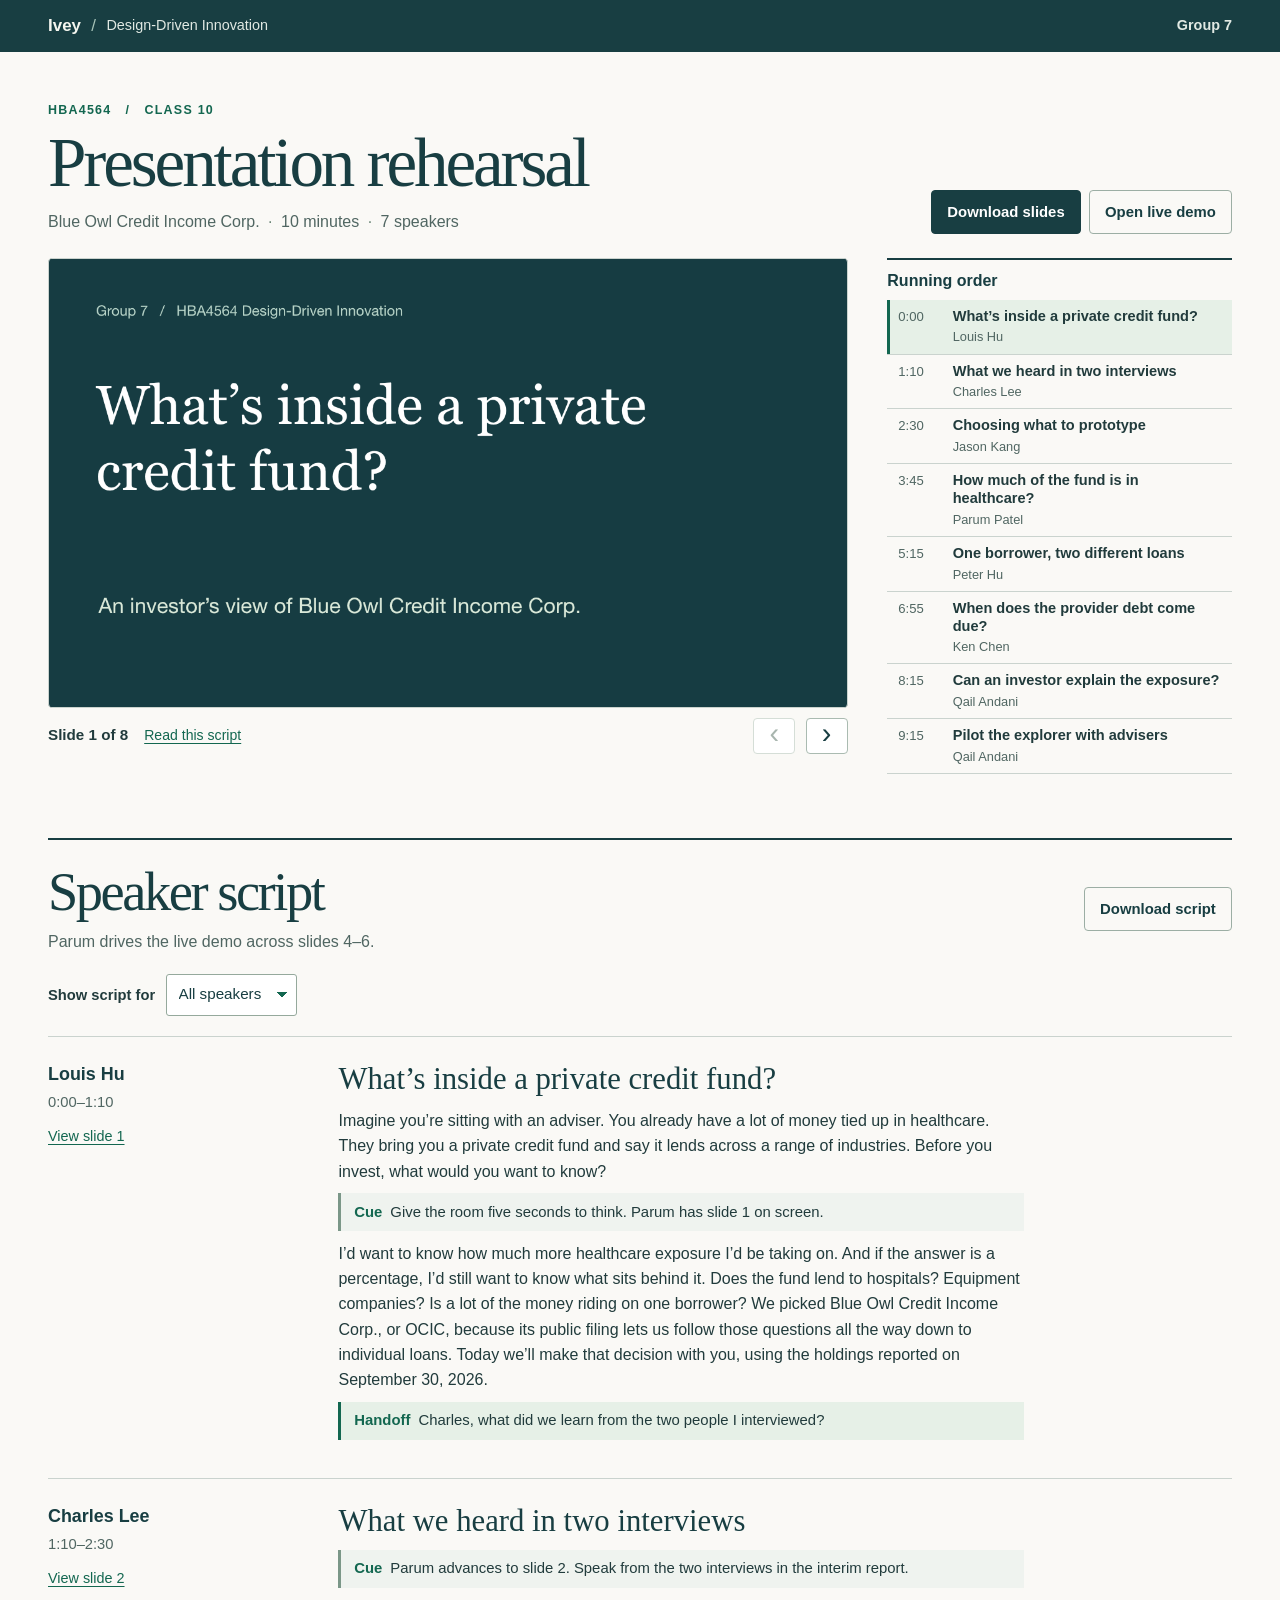
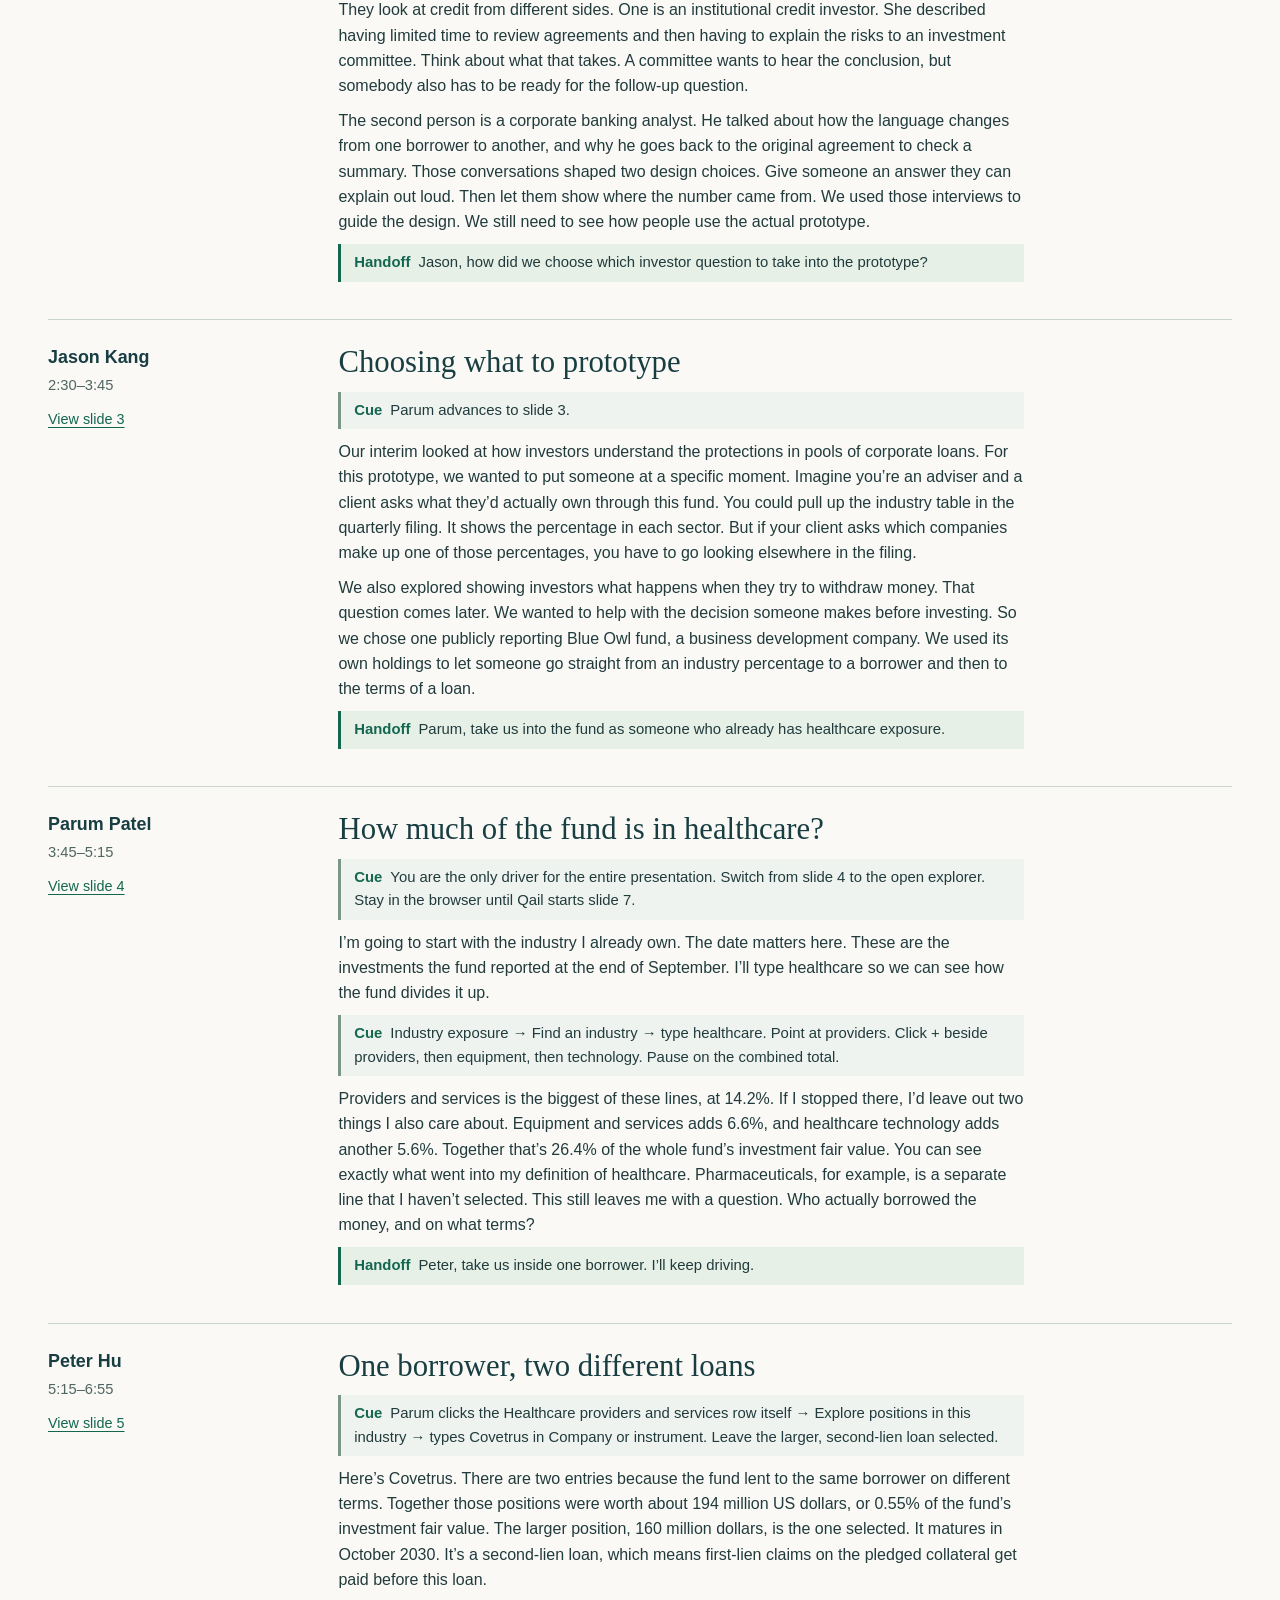
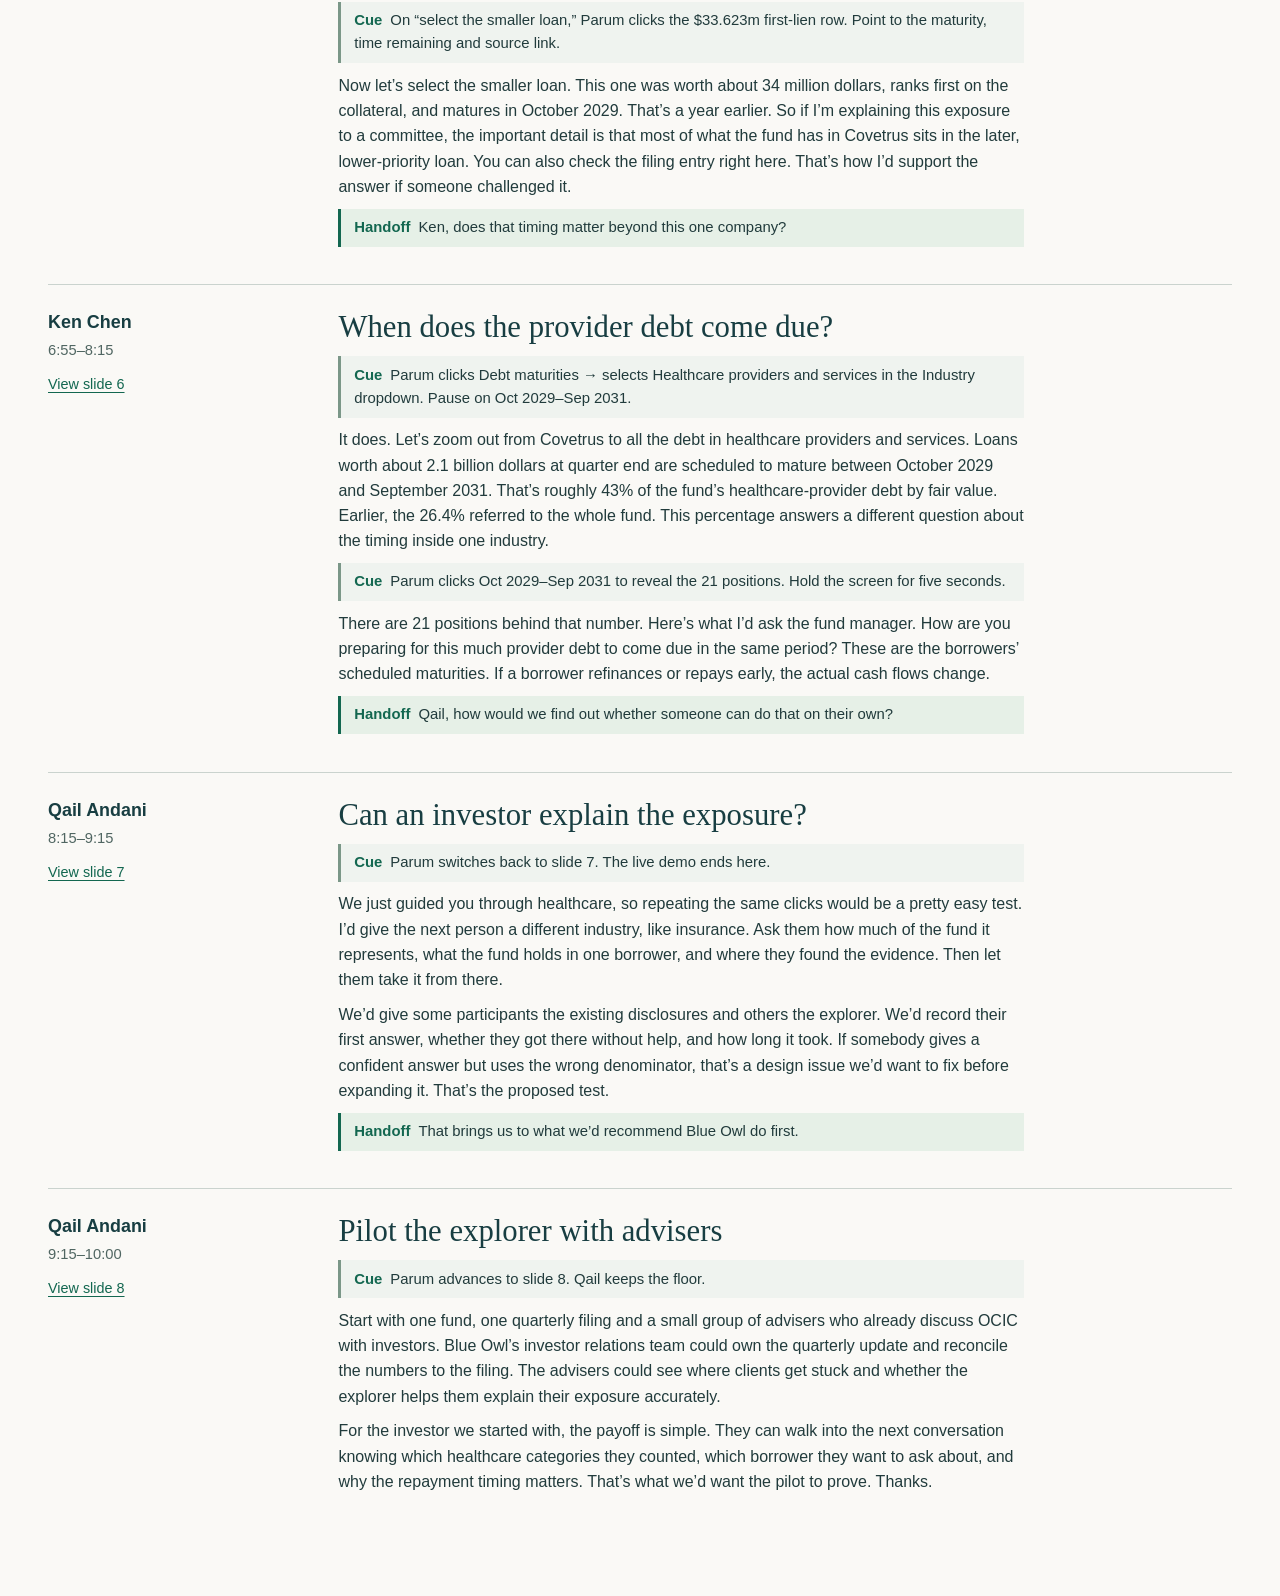
==== index.html @ ac10a48c "Publish Group 7 rehearsal site, editable slides and investor prototype" ====
<!doctype html>
<html lang="en">
<head>
  <meta charset="utf-8">
  <meta name="viewport" content="width=device-width, initial-scale=1">
  <meta name="robots" content="noindex, nofollow">
  <meta name="theme-color" content="#183e42">
  <title>Group 7 · Presentation rehearsal</title>
  <link rel="stylesheet" href="styles.css">
  <script defer src="program.js"></script>
  <script defer src="review.js"></script>
</head>
<body>
  <a class="skip" href="#script">Skip to the script</a>
  <header class="mast">
    <div class="frame mast-inner">
      <a class="course" href="#presentation">Ivey <span>/</span> <span>Design-Driven Innovation</span></a>
      <span class="group">Group 7</span>
    </div>
  </header>
  <main class="frame">
    <section id="presentation" aria-labelledby="page-title">
      <div class="heading-block">
        <div>
          <p class="overline">HBA4564 &nbsp; / &nbsp; Class 10</p>
          <h1 id="page-title">Presentation rehearsal</h1>
          <p class="summary">Blue Owl Credit Income Corp. <span>·</span> 10 minutes <span>·</span> 7 speakers</p>
        </div>
        <div class="links">
          <a class="action primary" href="presentation.pptx" download>Download slides</a>
          <a class="action" href="explorer.html" target="_blank" rel="noopener">Open live demo</a>
        </div>
      </div>
      <div class="review-layout">
        <div class="slide-column">
          <div id="viewer" class="viewer" tabindex="0" aria-label="Presentation viewer. Use the left and right arrow keys to change slides.">
            <img id="slide-image" src="slides/slide-1.png" width="1280" height="720" alt="Slide 1. What’s inside a private credit fund?">
          </div>
          <div class="controls">
            <div class="slide-position">
              <span id="slide-count" class="slide-count" aria-live="polite">Slide 1 of 8</span>
              <a id="read-script" href="#script-1">Read this script</a>
            </div>
            <div class="arrows">
              <button id="previous" class="arrow" type="button" aria-label="Previous slide" title="Previous slide" disabled><span aria-hidden="true">‹</span></button>
              <button id="next" class="arrow" type="button" aria-label="Next slide" title="Next slide"><span aria-hidden="true">›</span></button>
            </div>
          </div>
        </div>
        <aside class="running-order" aria-labelledby="order-heading">
          <h2 id="order-heading">Running order</h2>
          <ol id="slide-list"></ol>
        </aside>
      </div>
    </section>

    <section class="script" id="script" aria-labelledby="script-heading">
      <div class="script-head">
        <div>
          <h2 id="script-heading">Speaker script</h2>
          <p>Parum drives the live demo across slides 4–6.</p>
        </div>
        <a class="action" href="script.pdf" download>Download script</a>
      </div>
      <div class="filters">
        <label for="speaker">Show script for</label>
        <select id="speaker"><option value="">All speakers</option></select>
        <span id="filter-status" class="sr-only" aria-live="polite"></span>
      </div>
      <div id="segments"></div>
    </section>
    <noscript><p>Download the slides and script above to review the full presentation.</p></noscript>
  </main>
</body>
</html>
---- styles.css ----
:root {
  color-scheme: light;
  --paper: #faf9f6;
  --white: #fff;
  --ink: #183e42;
  --body: #213b3c;
  --muted: #506662;
  --rule: #cad3ce;
  --green: #136750;
  --tint: #e6f0e7;
  --serif: "Iowan Old Style", "Baskerville", Georgia, serif;
  --sans: "Aptos", -apple-system, BlinkMacSystemFont, "Segoe UI", sans-serif;
}
* { box-sizing: border-box; }
body { margin: 0; background: var(--paper); color: var(--body); font: 1rem/1.5 var(--sans); }
a { color: var(--green); text-underline-offset: .18em; }
a:hover { text-decoration-thickness: .14em; }
button, select { font: inherit; }
button, select, a { -webkit-tap-highlight-color: transparent; }
button { cursor: pointer; }
button:disabled { cursor: default; }
:focus-visible { outline: 3px solid #cc6d2e; outline-offset: 3px; }
.frame { width: min(calc(100% - 96px), 1240px); margin: 0 auto; }
.skip { position: absolute; left: 20px; top: -80px; z-index: 2; background: white; padding: .6rem .9rem; }
.skip:focus { top: 8px; }
.mast { background: var(--ink); color: #f4f6ef; }
.mast-inner { min-height: 52px; display: flex; align-items: center; justify-content: space-between; gap: 18px; }
.course { display: flex; align-items: center; gap: .65rem; color: inherit; text-decoration: none; font-weight: 700; font-size: 1.06rem; }
.course span:first-child { font-weight: 400; color: #a6c3b8; }
.course span:last-child, .group { font-weight: 450; font-size: .9rem; color: #e1e9e3; }
.group { font-weight: 650; white-space: nowrap; }
.heading-block { padding: clamp(28px,4vw,49px) 0 24px; display: flex; align-items: end; justify-content: space-between; gap: 20px; }
.overline { margin: 0 0 .4rem; font-size: .78rem; letter-spacing: .1em; text-transform: uppercase; font-weight: 700; color: var(--green); }
h1, h2, h3, p { margin: 0; }
h1, .script-head h2 { color: var(--ink); font-family: var(--serif); font-weight: 500; letter-spacing: -.045em; line-height: 1.06; }
h1 { font-size: clamp(2.5rem,5.4vw,4.4rem); }
.summary { margin-top: .65rem; color: var(--muted); }
.summary span { color: #6a8576; margin-inline: .25rem; }
.links { display: flex; gap: .5rem; flex-wrap: wrap; }
.action { display: inline-flex; min-height: 44px; align-items: center; justify-content: center; padding: .56rem .95rem; background: transparent; text-decoration: none; border: 1px solid #9caea4; border-radius: 4px; font-weight: 650; font-size: .93rem; color: var(--ink); white-space: nowrap; }
.action:hover { background: #eaf0e9; }
.action.primary { color: white; background: var(--ink); border-color: var(--ink); }
.action.primary:hover { background: #285250; }
.review-layout { display: grid; grid-template-columns: minmax(0,2.32fr) minmax(250px,1fr); gap: clamp(20px,3.1vw,46px); align-items: start; }
.viewer { overflow: hidden; border: 1px solid var(--rule); border-radius: 4px; background: #163c42; aspect-ratio: 16 / 9; }
.viewer img { display: block; width: 100%; height: 100%; object-fit: contain; }
.controls { display: flex; align-items: center; justify-content: space-between; gap: 10px; padding: 10px 0 0; }
.slide-position, .arrows { display: flex; align-items: center; gap: .65rem; }
.slide-position { flex-wrap: wrap; gap: .25rem 1rem; }
.slide-count { font-weight: 700; font-variant-numeric: tabular-nums; font-size: .95rem; }
.slide-position a { font-size: .88rem; }
.arrow { display: grid; place-items: center; border: 1px solid #aabbb1; background: var(--white); color: var(--ink); width: 42px; height: 36px; border-radius: 4px; }
.arrow span { font: 1.8rem/.8 var(--sans); margin-top: -.13em; }
.arrow:hover:enabled { background: var(--tint); }
.arrow:disabled { color: #a8b5ae; border-color: #d5ded7; }
.running-order { border-top: 2px solid var(--ink); }
.running-order h2 { padding: 9px 0 7px; font-size: 1rem; color: var(--ink); }
#slide-list { list-style: none; padding: 0; margin: 0; }
#slide-list li { border-bottom: 1px solid var(--rule); }
.order-button { color: var(--body); width: 100%; padding: 7px 8px; border: 0; border-left: 3px solid transparent; background: transparent; display: grid; grid-template-columns: 2.9rem 1fr; text-align: left; align-items: baseline; column-gap: .5rem; border-radius: 0; }
.order-button[aria-current="step"] { background: var(--tint); border-left-color: var(--green); }
.order-button:hover { background: #eaf0e9; }
.order-time { font-size: .82rem; color: var(--muted); font-variant-numeric: tabular-nums; grid-row: 1 / 3; }
.order-title { font-weight: 650; line-height: 1.22; font-size: .91rem; }
.order-speaker { font-size: .8rem; color: var(--muted); margin-top: .12rem; }
.script { margin-top: clamp(36px,5vw,68px); padding-bottom: 64px; border-top: 2px solid var(--ink); }
.script-head { display: flex; justify-content: space-between; align-items: center; gap: 20px; padding: 24px 0 20px; }
.script-head h2 { font-size: clamp(2.15rem,4.3vw,3.4rem); }
.script-head p { color: var(--muted); margin-top: 8px; }
.filters { display: flex; align-items: center; flex-wrap: wrap; gap: .7rem; margin-bottom: 20px; }
.filters label { font-size: .92rem; font-weight: 600; }
.filters select { appearance:none; color: var(--ink); background: linear-gradient(45deg,transparent 50%,var(--green) 50%) right 14px center/5px 5px no-repeat,linear-gradient(135deg,var(--green) 50%,transparent 50%) right 9px center/5px 5px no-repeat,var(--white); border: 1px solid #95a99c; border-radius: 3px; padding: .5rem 2.1rem .5rem .7rem; font-size: .95rem; min-height: 42px; }
.segment { border-top: 1px solid var(--rule); padding: 24px 0 28px; display: grid; grid-template-columns: minmax(135px,.72fr) minmax(0,2.4fr); gap: 1.4rem; scroll-margin-top: 20px; }
.segment[hidden] { display: none; }
.speaker { font-size: 1.12rem; font-weight: 700; color: var(--ink); }
.time { font-size: .92rem; margin-top: .2rem; font-variant-numeric: tabular-nums; color: var(--muted); }
.view-link { display: inline-block; margin-top: .8rem; font-size: .9rem; }
.copy { max-width: 77ch; }
.copy h3 { font: 500 clamp(1.55rem,2.4vw,2.05rem)/1.2 var(--serif); color: var(--ink); margin-bottom: .65rem; }
.copy p { margin: .6rem 0; line-height: 1.58; }
.cue, .handoff { padding: .45rem .8rem; font-size: .93rem; border-left: 3px solid #7b9788; background: #eff3ef; }
.handoff { border-color: var(--green); background: var(--tint); }
.copy .part-label { font-weight: 750; color: var(--green); margin-right: .5rem; }
.sr-only { position:absolute; width:1px; height:1px; overflow:hidden; clip:rect(0,0,0,0); white-space:nowrap; }
@media(max-width:850px) {
  .frame { width: min(calc(100% - 48px),1240px); }
  .heading-block { align-items: start; flex-direction: column; gap: 13px; }
  .review-layout { grid-template-columns: minmax(0,1.8fr) minmax(190px,1fr); gap:16px; }
}
@media(max-width:660px) {
  .frame { width: calc(100% - 32px); }
  .mast-inner { min-height: 47px; }
  .course span:last-child, .group { font-size: .8rem; }
  .heading-block { padding-top:24px; }
  .review-layout { display: flex; flex-direction: column; gap:22px; }
  .slide-column,.running-order { width:100%; }
  .order-button { padding-top: 8px; padding-bottom:8px; grid-template-columns: 2.6rem minmax(0,1fr) auto; }
  .order-speaker,.order-time { grid-row: auto; }
  .order-speaker { margin: 0; text-align: right; }
  .script-head { align-items: start; flex-wrap:wrap; gap: 14px; padding-top:20px; }
  .segment { display: block; padding:19px 0 22px; }
  .segment-meta { display:flex; gap:.35rem .7rem; align-items:baseline; flex-wrap: wrap; margin-bottom:.55rem; }
  .segment-meta p,.view-link { margin-top:0; }
  .view-link { margin-left:auto; }
  .arrow { min-height:44px;width:44px; }
}
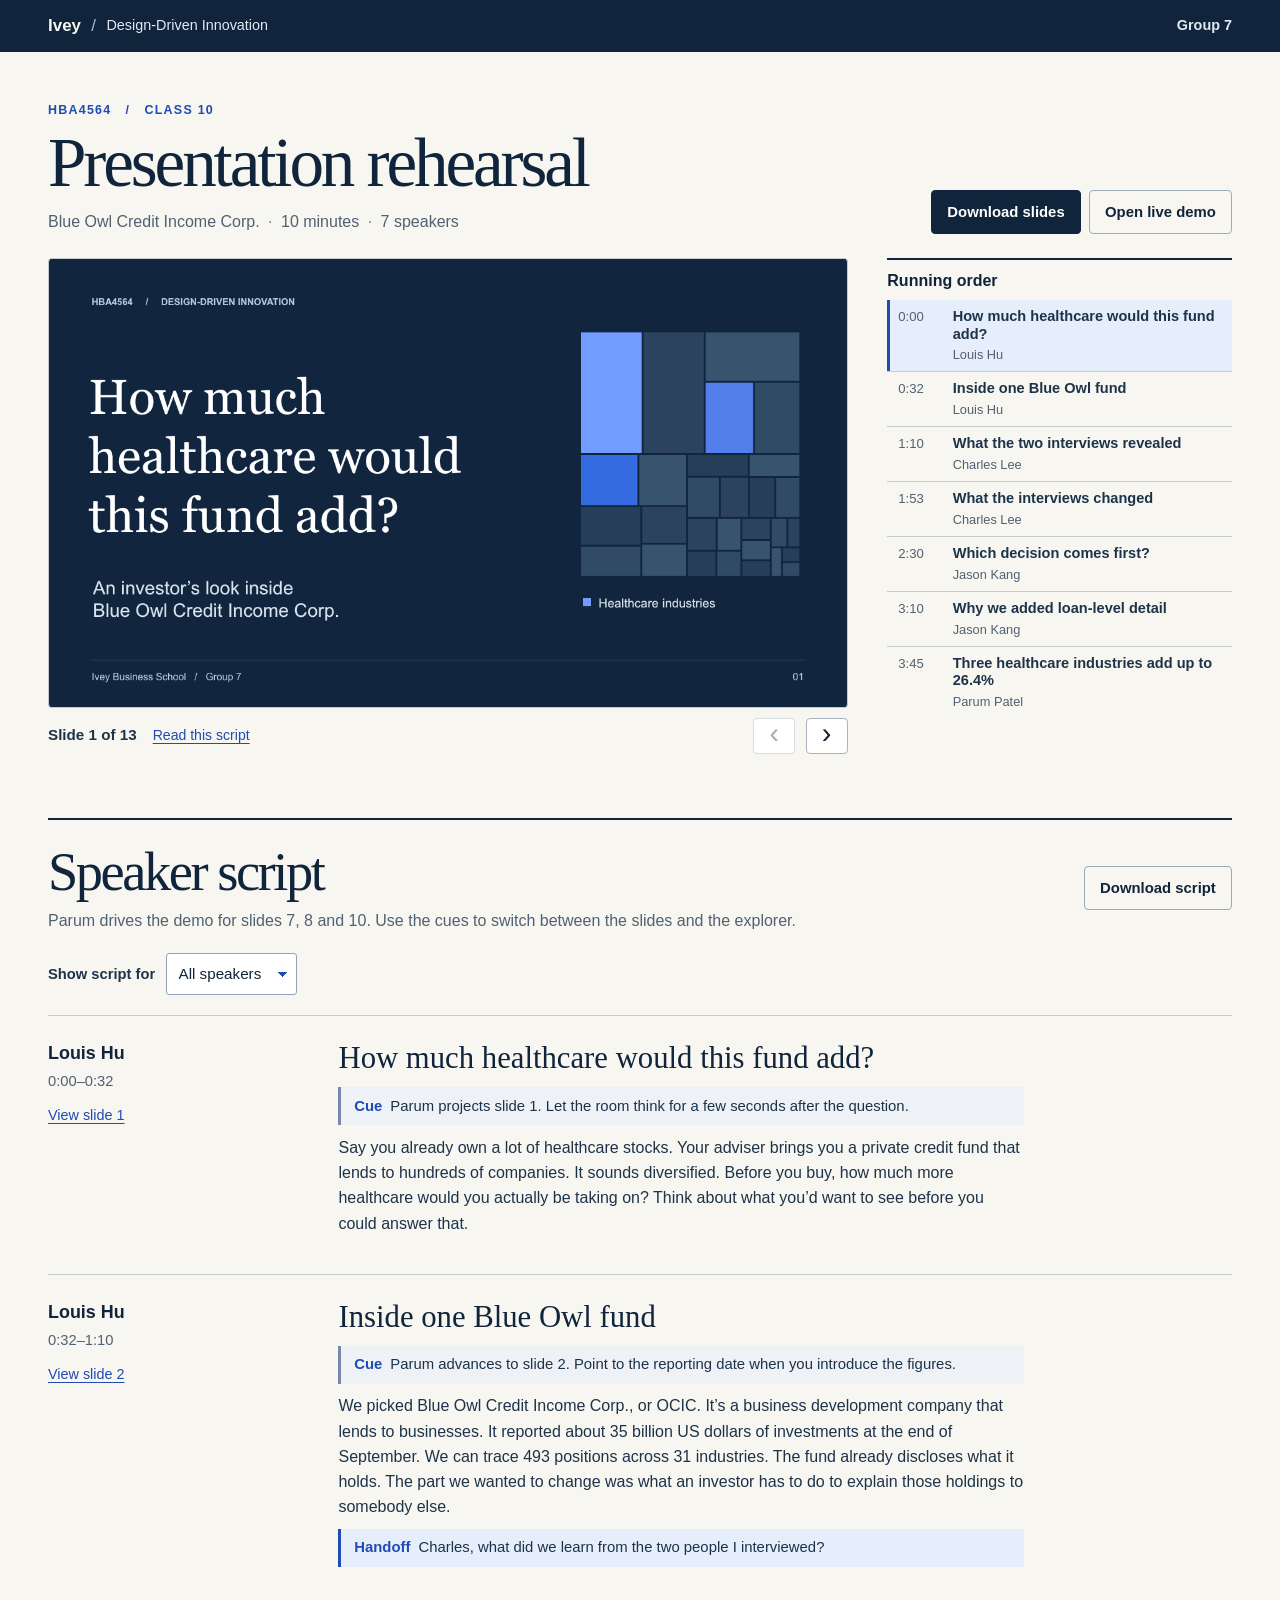
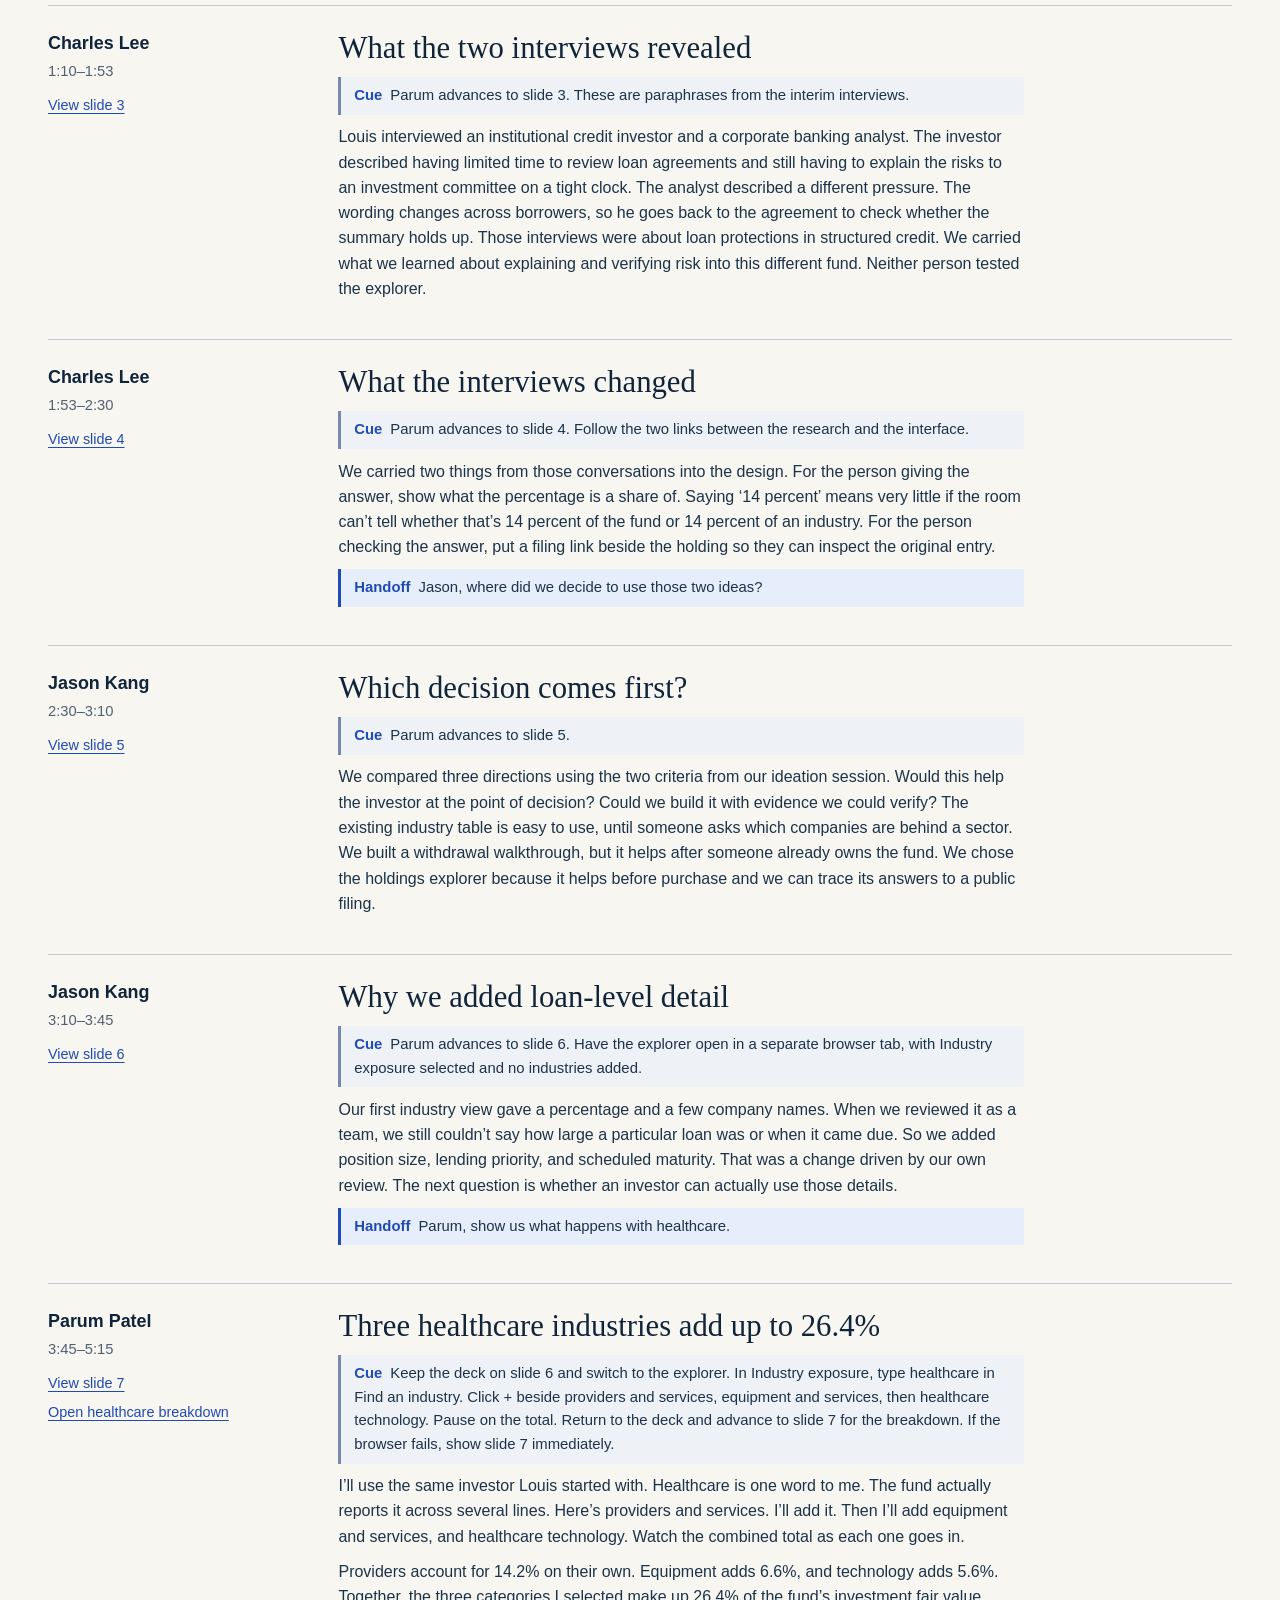
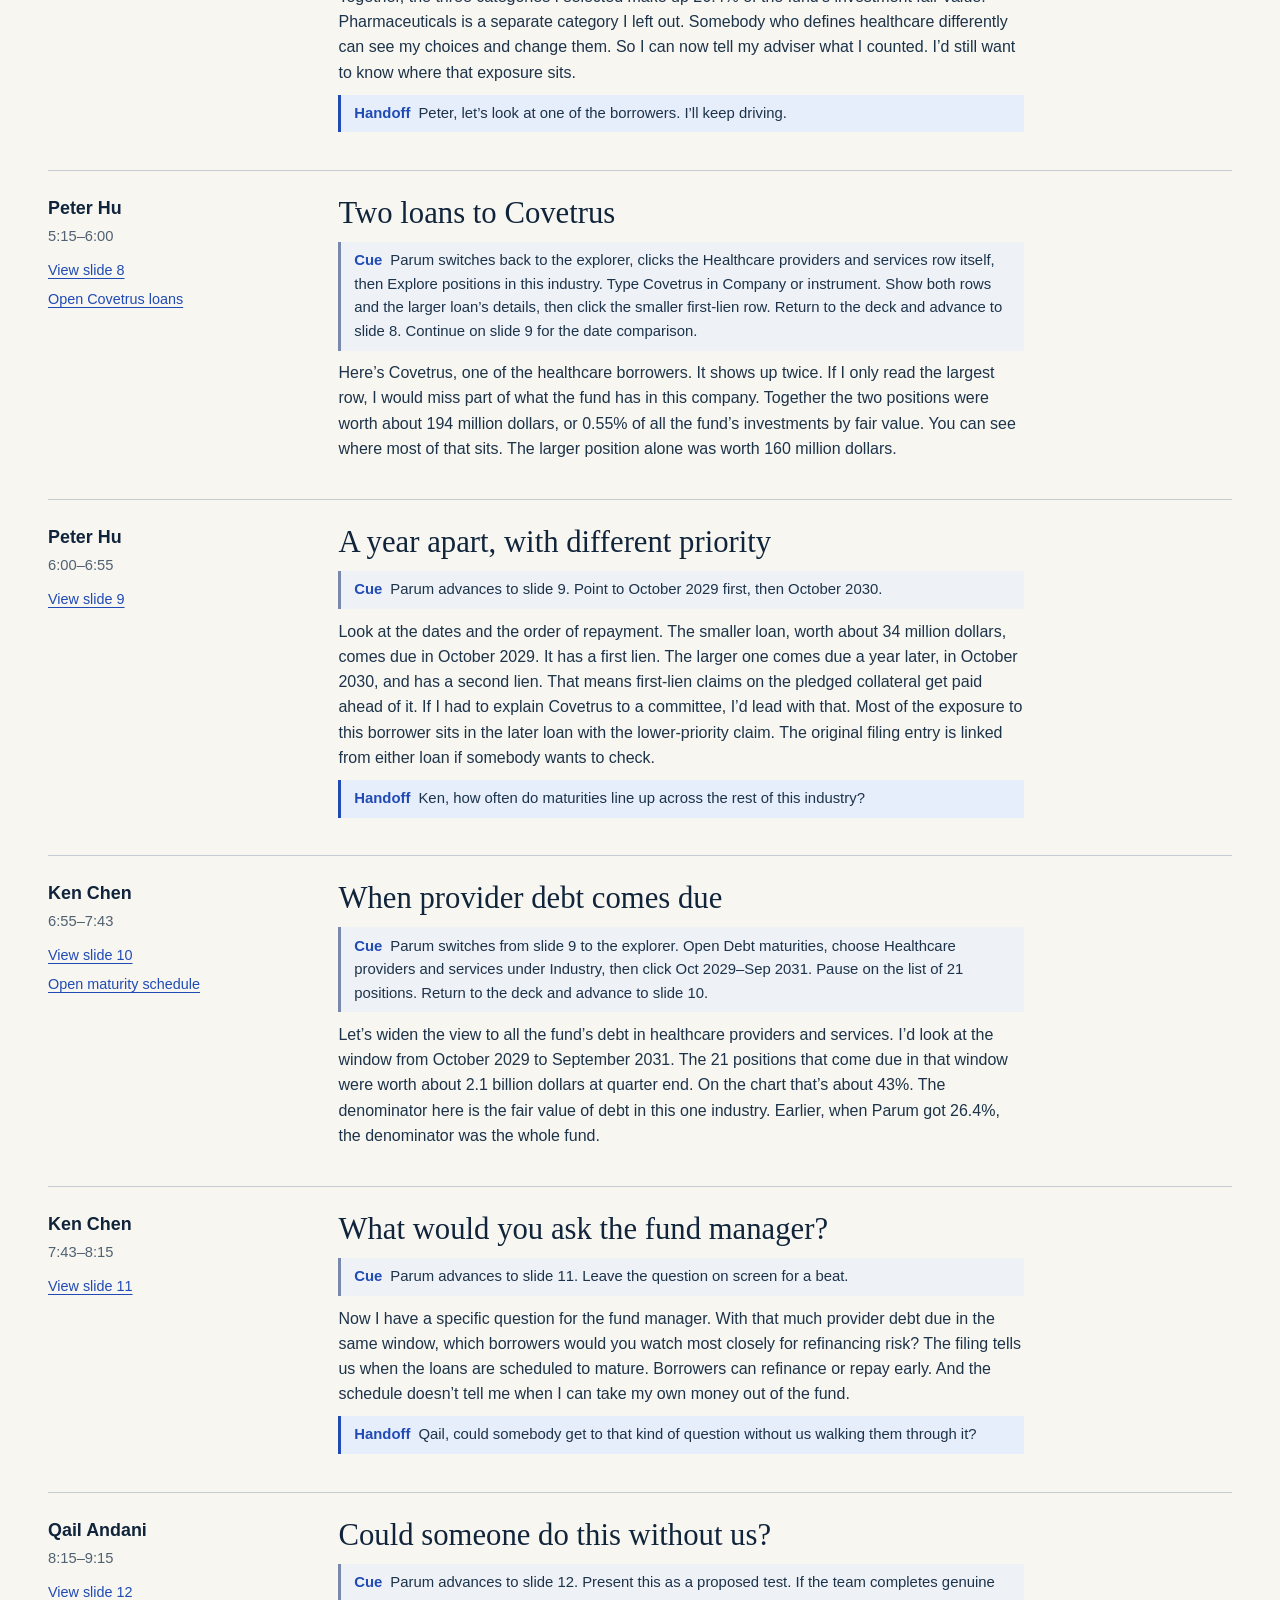
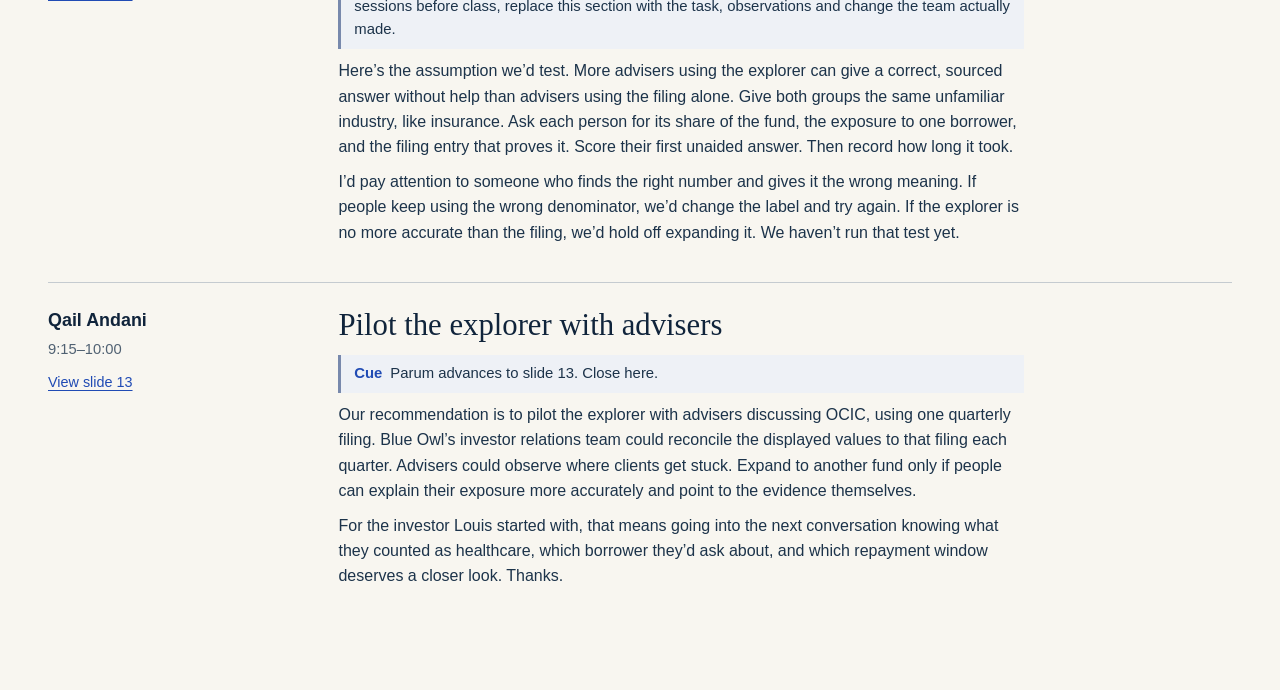
==== commit bbd8dc24: "Redesign the 13-slide investor presentation and link the live demo to rehearsal cues" ====
--- a/index.html
+++ b/index.html
@@ -4,7 +4,7 @@
   <meta charset="utf-8">
   <meta name="viewport" content="width=device-width, initial-scale=1">
   <meta name="robots" content="noindex, nofollow">
-  <meta name="theme-color" content="#183e42">
+  <meta name="theme-color" content="#10243b">
   <title>Group 7 · Presentation rehearsal</title>
   <link rel="stylesheet" href="styles.css">
   <script defer src="program.js"></script>
@@ -34,11 +34,11 @@
       <div class="review-layout">
         <div class="slide-column">
           <div id="viewer" class="viewer" tabindex="0" aria-label="Presentation viewer. Use the left and right arrow keys to change slides.">
-            <img id="slide-image" src="slides/slide-1.png" width="1280" height="720" alt="Slide 1. What’s inside a private credit fund?">
+            <img id="slide-image" src="slides/slide-1.png" width="1280" height="720" alt="Slide 1. How much healthcare would this fund add?">
           </div>
           <div class="controls">
             <div class="slide-position">
-              <span id="slide-count" class="slide-count" aria-live="polite">Slide 1 of 8</span>
+              <span id="slide-count" class="slide-count" aria-live="polite">Slide 1 of 13</span>
               <a id="read-script" href="#script-1">Read this script</a>
             </div>
             <div class="arrows">
@@ -58,7 +58,7 @@
       <div class="script-head">
         <div>
           <h2 id="script-heading">Speaker script</h2>
-          <p>Parum drives the live demo across slides 4–6.</p>
+          <p>Parum drives the demo for slides 7, 8 and 10. Use the cues to switch between the slides and the explorer.</p>
         </div>
         <a class="action" href="script.pdf" download>Download script</a>
       </div>
--- a/styles.css
+++ b/styles.css
@@ -1,19 +1,19 @@
 :root {
   color-scheme: light;
-  --paper: #faf9f6;
+  --paper: #f8f6f0;
   --white: #fff;
-  --ink: #183e42;
-  --body: #213b3c;
-  --muted: #506662;
-  --rule: #cad3ce;
-  --green: #136750;
-  --tint: #e6f0e7;
+  --ink: #10243b;
+  --body: #1c334a;
+  --muted: #506172;
+  --rule: #c5cbd0;
+  --accent: #204bb4;
+  --tint: #e6edfb;
   --serif: "Iowan Old Style", "Baskerville", Georgia, serif;
   --sans: "Aptos", -apple-system, BlinkMacSystemFont, "Segoe UI", sans-serif;
 }
 * { box-sizing: border-box; }
 body { margin: 0; background: var(--paper); color: var(--body); font: 1rem/1.5 var(--sans); }
-a { color: var(--green); text-underline-offset: .18em; }
+a { color: var(--accent); text-underline-offset: .18em; }
 a:hover { text-decoration-thickness: .14em; }
 button, select { font: inherit; }
 button, select, a { -webkit-tap-highlight-color: transparent; }
@@ -26,40 +26,40 @@
 .mast { background: var(--ink); color: #f4f6ef; }
 .mast-inner { min-height: 52px; display: flex; align-items: center; justify-content: space-between; gap: 18px; }
 .course { display: flex; align-items: center; gap: .65rem; color: inherit; text-decoration: none; font-weight: 700; font-size: 1.06rem; }
-.course span:first-child { font-weight: 400; color: #a6c3b8; }
-.course span:last-child, .group { font-weight: 450; font-size: .9rem; color: #e1e9e3; }
+.course span:first-child { font-weight: 400; color: #acbdd9; }
+.course span:last-child, .group { font-weight: 450; font-size: .9rem; color: #e2e9f4; }
 .group { font-weight: 650; white-space: nowrap; }
 .heading-block { padding: clamp(28px,4vw,49px) 0 24px; display: flex; align-items: end; justify-content: space-between; gap: 20px; }
-.overline { margin: 0 0 .4rem; font-size: .78rem; letter-spacing: .1em; text-transform: uppercase; font-weight: 700; color: var(--green); }
+.overline { margin: 0 0 .4rem; font-size: .78rem; letter-spacing: .1em; text-transform: uppercase; font-weight: 700; color: var(--accent); }
 h1, h2, h3, p { margin: 0; }
 h1, .script-head h2 { color: var(--ink); font-family: var(--serif); font-weight: 500; letter-spacing: -.045em; line-height: 1.06; }
 h1 { font-size: clamp(2.5rem,5.4vw,4.4rem); }
 .summary { margin-top: .65rem; color: var(--muted); }
-.summary span { color: #6a8576; margin-inline: .25rem; }
+.summary span { color: #6c7d93; margin-inline: .25rem; }
 .links { display: flex; gap: .5rem; flex-wrap: wrap; }
-.action { display: inline-flex; min-height: 44px; align-items: center; justify-content: center; padding: .56rem .95rem; background: transparent; text-decoration: none; border: 1px solid #9caea4; border-radius: 4px; font-weight: 650; font-size: .93rem; color: var(--ink); white-space: nowrap; }
-.action:hover { background: #eaf0e9; }
+.action { display: inline-flex; min-height: 44px; align-items: center; justify-content: center; padding: .56rem .95rem; background: transparent; text-decoration: none; border: 1px solid #9caab8; border-radius: 4px; font-weight: 650; font-size: .93rem; color: var(--ink); white-space: nowrap; }
+.action:hover { background: #edf1f7; }
 .action.primary { color: white; background: var(--ink); border-color: var(--ink); }
-.action.primary:hover { background: #285250; }
+.action.primary:hover { background: #223f65; }
 .review-layout { display: grid; grid-template-columns: minmax(0,2.32fr) minmax(250px,1fr); gap: clamp(20px,3.1vw,46px); align-items: start; }
-.viewer { overflow: hidden; border: 1px solid var(--rule); border-radius: 4px; background: #163c42; aspect-ratio: 16 / 9; }
+.viewer { overflow: hidden; border: 1px solid var(--rule); border-radius: 4px; background: #10243b; aspect-ratio: 16 / 9; }
 .viewer img { display: block; width: 100%; height: 100%; object-fit: contain; }
 .controls { display: flex; align-items: center; justify-content: space-between; gap: 10px; padding: 10px 0 0; }
 .slide-position, .arrows { display: flex; align-items: center; gap: .65rem; }
 .slide-position { flex-wrap: wrap; gap: .25rem 1rem; }
 .slide-count { font-weight: 700; font-variant-numeric: tabular-nums; font-size: .95rem; }
 .slide-position a { font-size: .88rem; }
-.arrow { display: grid; place-items: center; border: 1px solid #aabbb1; background: var(--white); color: var(--ink); width: 42px; height: 36px; border-radius: 4px; }
+.arrow { display: grid; place-items: center; border: 1px solid #a7b1c0; background: var(--white); color: var(--ink); width: 42px; height: 36px; border-radius: 4px; }
 .arrow span { font: 1.8rem/.8 var(--sans); margin-top: -.13em; }
 .arrow:hover:enabled { background: var(--tint); }
-.arrow:disabled { color: #a8b5ae; border-color: #d5ded7; }
+.arrow:disabled { color: #a7aeb8; border-color: #d4dbe2; }
 .running-order { border-top: 2px solid var(--ink); }
 .running-order h2 { padding: 9px 0 7px; font-size: 1rem; color: var(--ink); }
 #slide-list { list-style: none; padding: 0; margin: 0; }
 #slide-list li { border-bottom: 1px solid var(--rule); }
 .order-button { color: var(--body); width: 100%; padding: 7px 8px; border: 0; border-left: 3px solid transparent; background: transparent; display: grid; grid-template-columns: 2.9rem 1fr; text-align: left; align-items: baseline; column-gap: .5rem; border-radius: 0; }
-.order-button[aria-current="step"] { background: var(--tint); border-left-color: var(--green); }
-.order-button:hover { background: #eaf0e9; }
+.order-button[aria-current="step"] { background: var(--tint); border-left-color: var(--accent); }
+.order-button:hover { background: #edf1f7; }
 .order-time { font-size: .82rem; color: var(--muted); font-variant-numeric: tabular-nums; grid-row: 1 / 3; }
 .order-title { font-weight: 650; line-height: 1.22; font-size: .91rem; }
 .order-speaker { font-size: .8rem; color: var(--muted); margin-top: .12rem; }
@@ -69,7 +69,7 @@
 .script-head p { color: var(--muted); margin-top: 8px; }
 .filters { display: flex; align-items: center; flex-wrap: wrap; gap: .7rem; margin-bottom: 20px; }
 .filters label { font-size: .92rem; font-weight: 600; }
-.filters select { appearance:none; color: var(--ink); background: linear-gradient(45deg,transparent 50%,var(--green) 50%) right 14px center/5px 5px no-repeat,linear-gradient(135deg,var(--green) 50%,transparent 50%) right 9px center/5px 5px no-repeat,var(--white); border: 1px solid #95a99c; border-radius: 3px; padding: .5rem 2.1rem .5rem .7rem; font-size: .95rem; min-height: 42px; }
+.filters select { appearance:none; color: var(--ink); background: linear-gradient(45deg,transparent 50%,var(--accent) 50%) right 14px center/5px 5px no-repeat,linear-gradient(135deg,var(--accent) 50%,transparent 50%) right 9px center/5px 5px no-repeat,var(--white); border: 1px solid #94a3b8; border-radius: 3px; padding: .5rem 2.1rem .5rem .7rem; font-size: .95rem; min-height: 42px; }
 .segment { border-top: 1px solid var(--rule); padding: 24px 0 28px; display: grid; grid-template-columns: minmax(135px,.72fr) minmax(0,2.4fr); gap: 1.4rem; scroll-margin-top: 20px; }
 .segment[hidden] { display: none; }
 .speaker { font-size: 1.12rem; font-weight: 700; color: var(--ink); }
@@ -78,9 +78,9 @@
 .copy { max-width: 77ch; }
 .copy h3 { font: 500 clamp(1.55rem,2.4vw,2.05rem)/1.2 var(--serif); color: var(--ink); margin-bottom: .65rem; }
 .copy p { margin: .6rem 0; line-height: 1.58; }
-.cue, .handoff { padding: .45rem .8rem; font-size: .93rem; border-left: 3px solid #7b9788; background: #eff3ef; }
-.handoff { border-color: var(--green); background: var(--tint); }
-.copy .part-label { font-weight: 750; color: var(--green); margin-right: .5rem; }
+.cue, .handoff { padding: .45rem .8rem; font-size: .93rem; border-left: 3px solid #7889ac; background: #eef1f6; }
+.handoff { border-color: var(--accent); background: var(--tint); }
+.copy .part-label { font-weight: 750; color: var(--accent); margin-right: .5rem; }
 .sr-only { position:absolute; width:1px; height:1px; overflow:hidden; clip:rect(0,0,0,0); white-space:nowrap; }
 @media(max-width:850px) {
   .frame { width: min(calc(100% - 48px),1240px); }
@@ -104,3 +104,9 @@
   .view-link { margin-left:auto; }
   .arrow { min-height:44px;width:44px; }
 }
+
+@media (min-width: 661px) {
+  #slide-list { max-height: clamp(300px, 32vw, 454px); overflow-y: auto; scrollbar-color: #a8b6cc transparent; scrollbar-width: thin; }
+}
+.demo-link { display: block; width: fit-content; margin-top: .45rem; font-size: .9rem; }
+@media (max-width: 660px) { .demo-link { margin: 0; } }
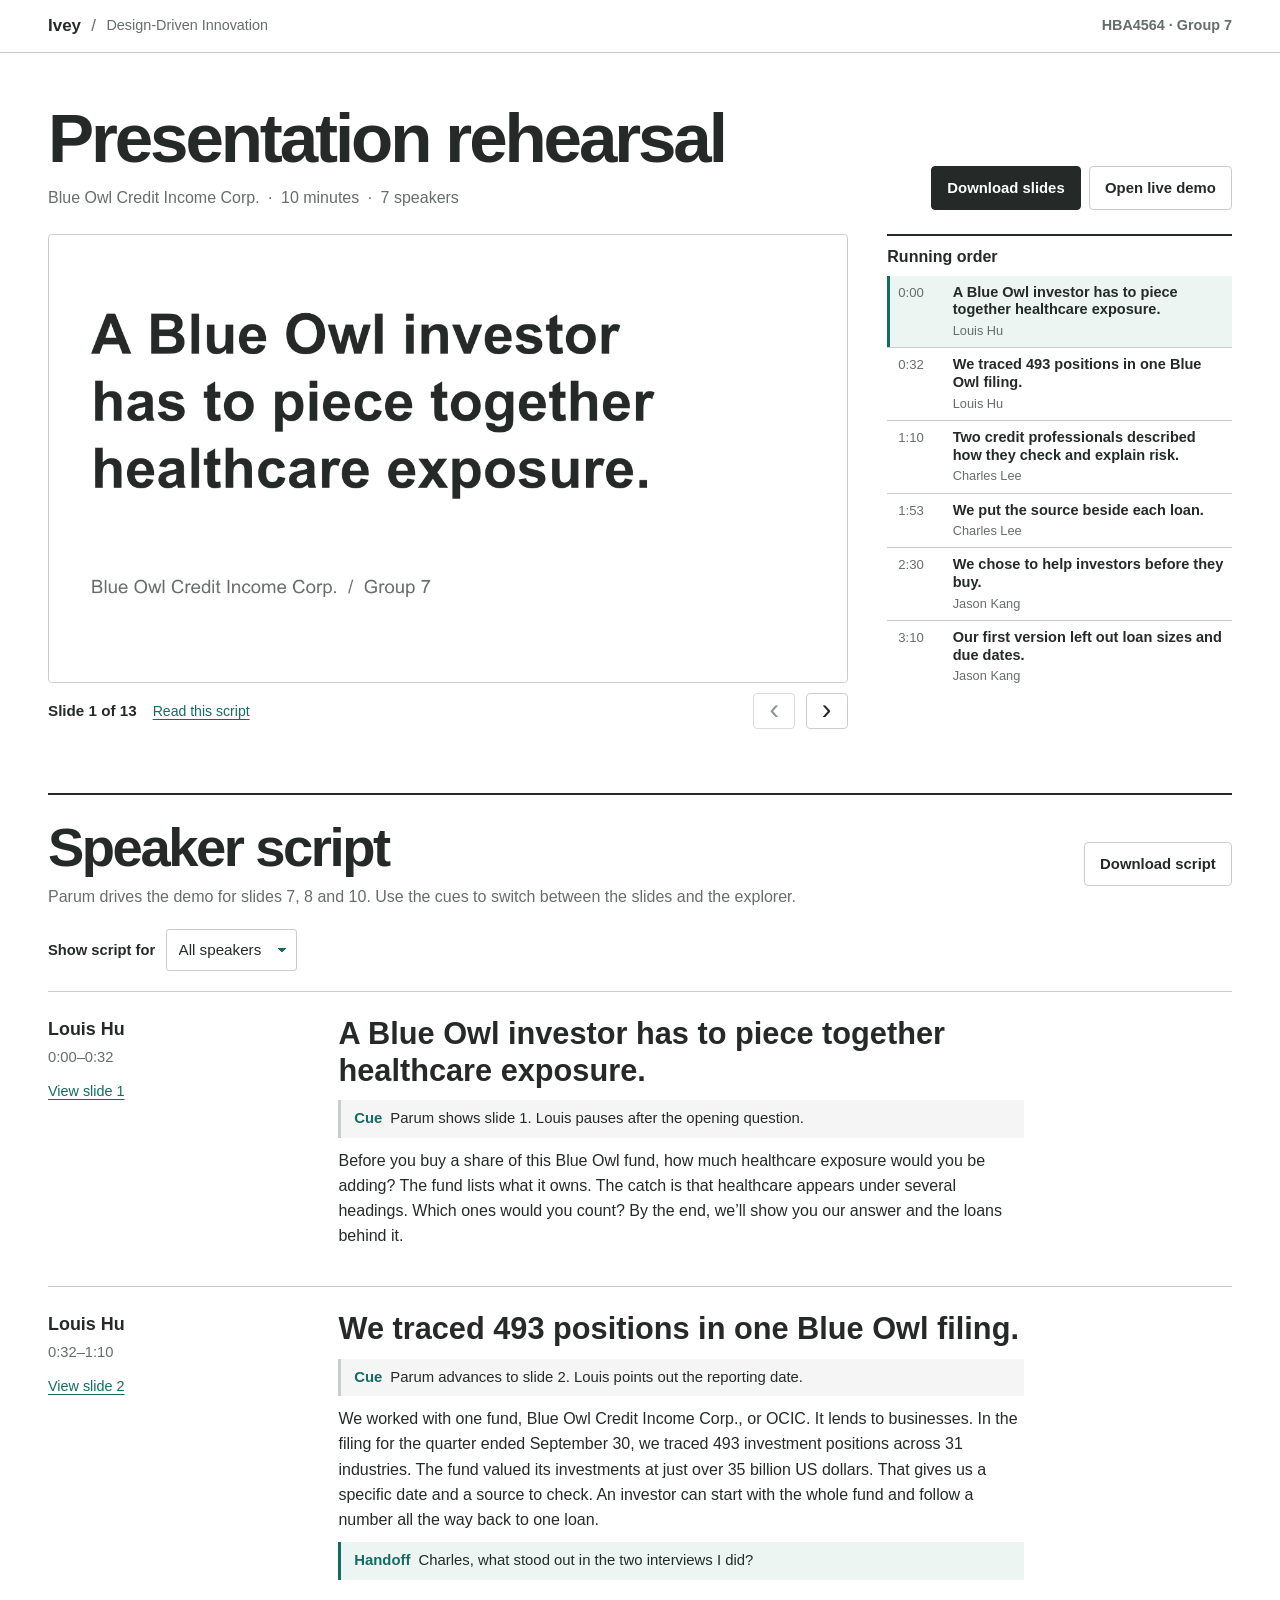
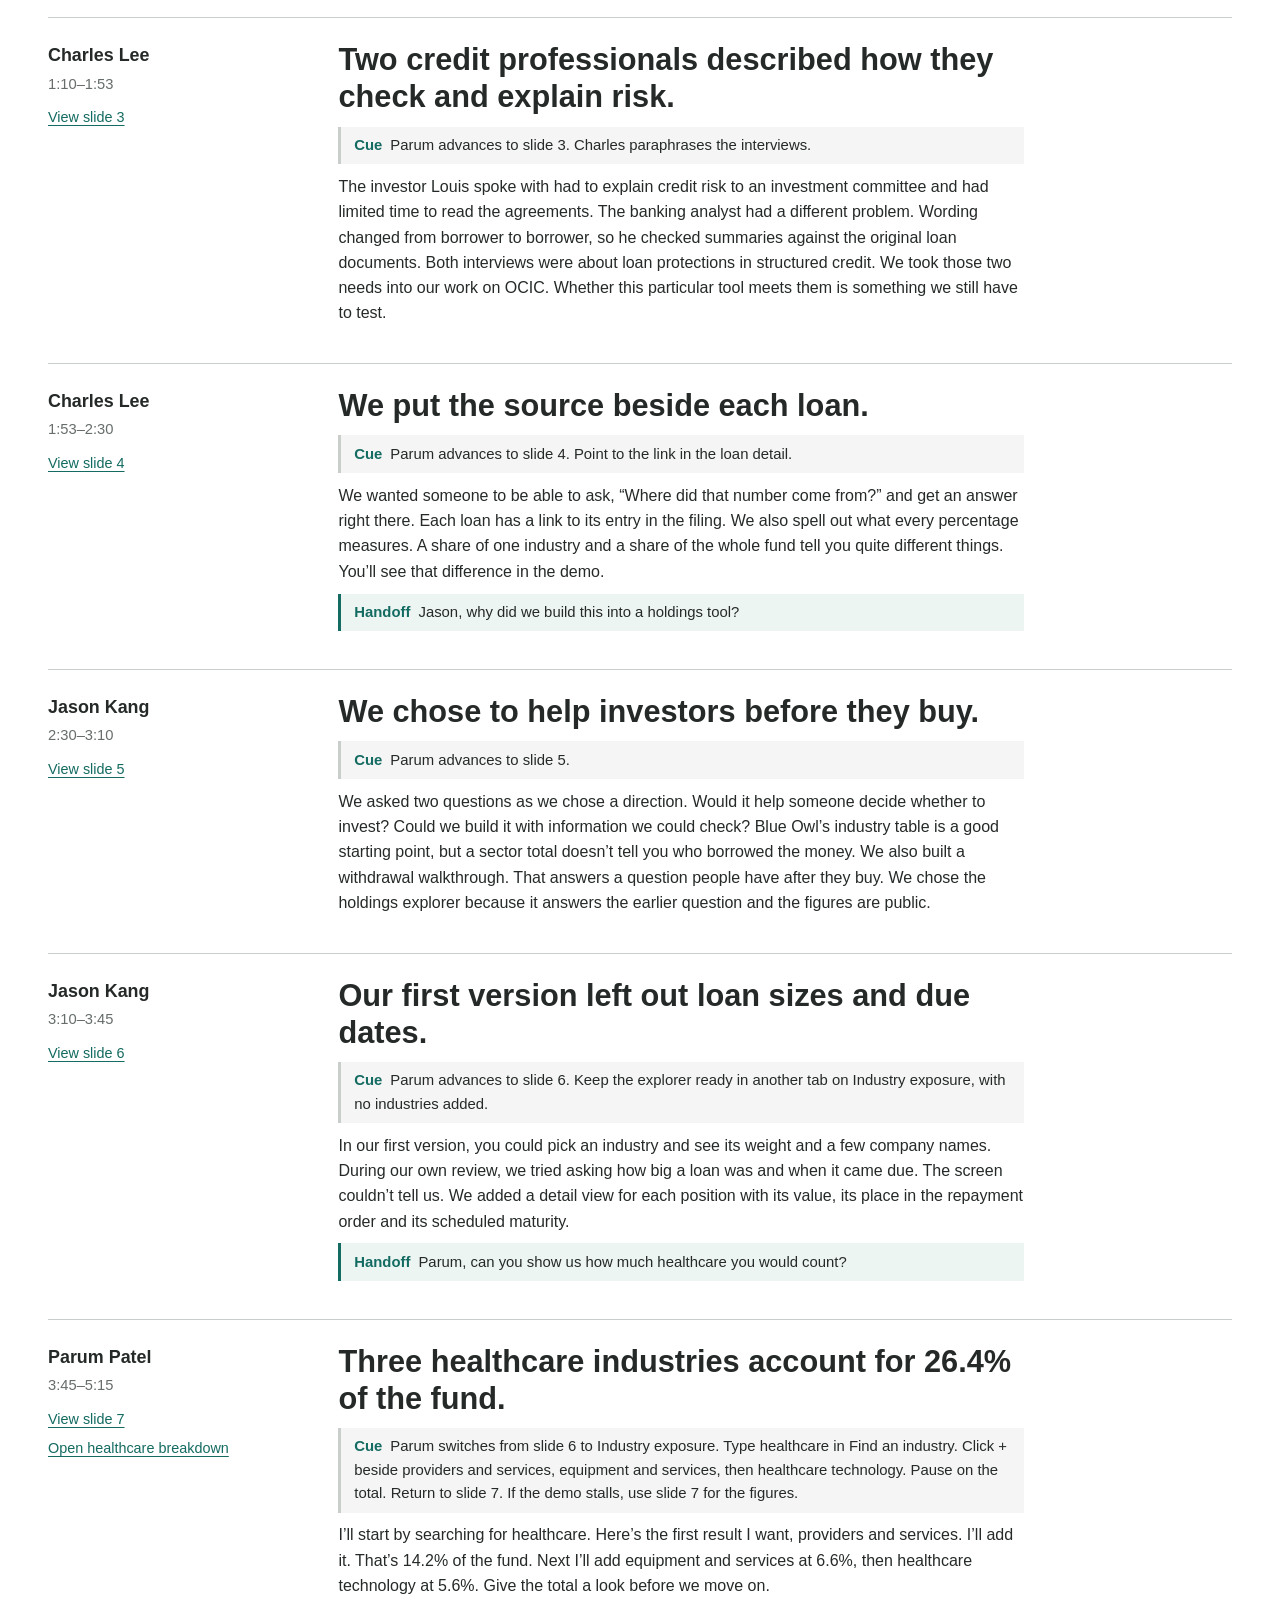
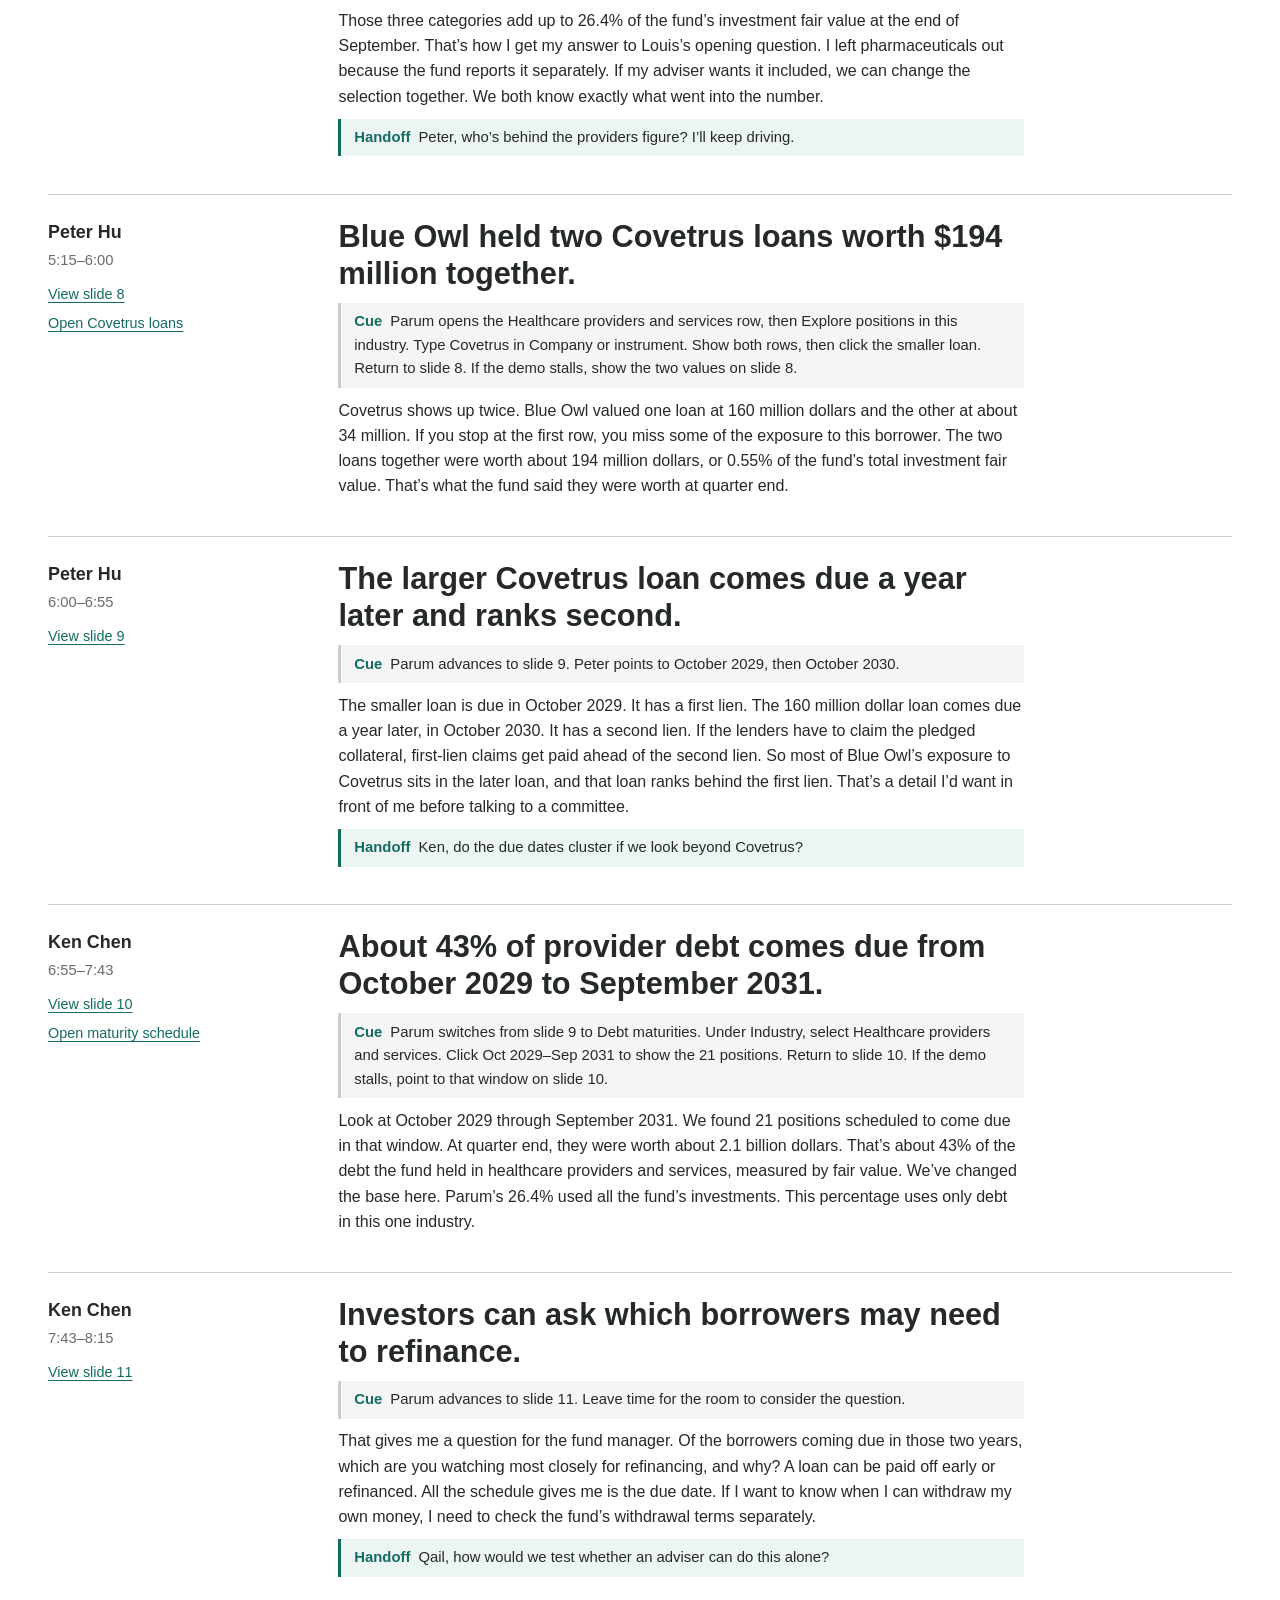
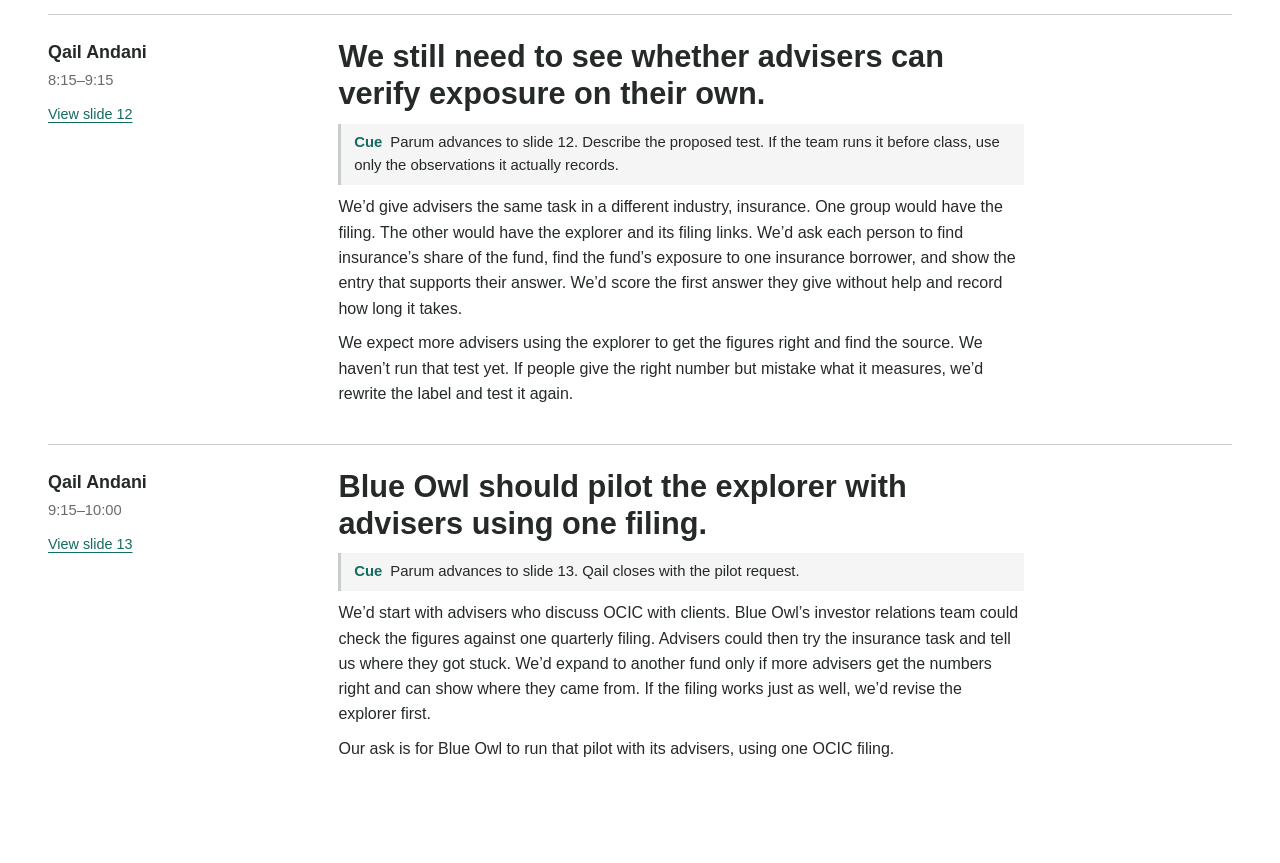
==== commit a0eaa45c: "Rebuild the investor deck around thirteen sourced takeaways" ====
--- a/index.html
+++ b/index.html
@@ -4,7 +4,7 @@
   <meta charset="utf-8">
   <meta name="viewport" content="width=device-width, initial-scale=1">
   <meta name="robots" content="noindex, nofollow">
-  <meta name="theme-color" content="#10243b">
+  <meta name="theme-color" content="#ffffff">
   <title>Group 7 · Presentation rehearsal</title>
   <link rel="stylesheet" href="styles.css">
   <script defer src="program.js"></script>
@@ -15,14 +15,13 @@
   <header class="mast">
     <div class="frame mast-inner">
       <a class="course" href="#presentation">Ivey <span>/</span> <span>Design-Driven Innovation</span></a>
-      <span class="group">Group 7</span>
+      <span class="group">HBA4564 · Group 7</span>
     </div>
   </header>
   <main class="frame">
     <section id="presentation" aria-labelledby="page-title">
       <div class="heading-block">
         <div>
-          <p class="overline">HBA4564 &nbsp; / &nbsp; Class 10</p>
           <h1 id="page-title">Presentation rehearsal</h1>
           <p class="summary">Blue Owl Credit Income Corp. <span>·</span> 10 minutes <span>·</span> 7 speakers</p>
         </div>
@@ -34,7 +33,7 @@
       <div class="review-layout">
         <div class="slide-column">
           <div id="viewer" class="viewer" tabindex="0" aria-label="Presentation viewer. Use the left and right arrow keys to change slides.">
-            <img id="slide-image" src="slides/slide-1.png" width="1280" height="720" alt="Slide 1. How much healthcare would this fund add?">
+            <img id="slide-image" src="slides/slide-1.png" width="1280" height="720" alt="Slide 1. A Blue Owl investor has to piece together healthcare exposure.">
           </div>
           <div class="controls">
             <div class="slide-position">
--- a/styles.css
+++ b/styles.css
@@ -1,15 +1,14 @@
 :root {
   color-scheme: light;
-  --paper: #f8f6f0;
+  --paper: #fff;
   --white: #fff;
-  --ink: #10243b;
-  --body: #1c334a;
-  --muted: #506172;
-  --rule: #c5cbd0;
-  --accent: #204bb4;
-  --tint: #e6edfb;
-  --serif: "Iowan Old Style", "Baskerville", Georgia, serif;
-  --sans: "Aptos", -apple-system, BlinkMacSystemFont, "Segoe UI", sans-serif;
+  --ink: #252a29;
+  --body: #252a29;
+  --muted: #666d6a;
+  --rule: #c9cecb;
+  --accent: #146b61;
+  --tint: #edf5f3;
+  --sans: Arial, Helvetica, sans-serif;
 }
 * { box-sizing: border-box; }
 body { margin: 0; background: var(--paper); color: var(--body); font: 1rem/1.5 var(--sans); }
@@ -19,49 +18,48 @@
 button, select, a { -webkit-tap-highlight-color: transparent; }
 button { cursor: pointer; }
 button:disabled { cursor: default; }
-:focus-visible { outline: 3px solid #cc6d2e; outline-offset: 3px; }
+:focus-visible { outline: 3px solid var(--accent); outline-offset: 3px; }
 .frame { width: min(calc(100% - 96px), 1240px); margin: 0 auto; }
 .skip { position: absolute; left: 20px; top: -80px; z-index: 2; background: white; padding: .6rem .9rem; }
 .skip:focus { top: 8px; }
-.mast { background: var(--ink); color: #f4f6ef; }
+.mast { color: var(--ink); border-bottom: 1px solid var(--rule); }
 .mast-inner { min-height: 52px; display: flex; align-items: center; justify-content: space-between; gap: 18px; }
 .course { display: flex; align-items: center; gap: .65rem; color: inherit; text-decoration: none; font-weight: 700; font-size: 1.06rem; }
-.course span:first-child { font-weight: 400; color: #acbdd9; }
-.course span:last-child, .group { font-weight: 450; font-size: .9rem; color: #e2e9f4; }
-.group { font-weight: 650; white-space: nowrap; }
+.course span:first-child { font-weight: 400; color: var(--muted); }
+.course span:last-child, .group { font-weight: 400; font-size: .9rem; color: var(--muted); }
+.group { font-weight: 700; white-space: nowrap; }
 .heading-block { padding: clamp(28px,4vw,49px) 0 24px; display: flex; align-items: end; justify-content: space-between; gap: 20px; }
-.overline { margin: 0 0 .4rem; font-size: .78rem; letter-spacing: .1em; text-transform: uppercase; font-weight: 700; color: var(--accent); }
 h1, h2, h3, p { margin: 0; }
-h1, .script-head h2 { color: var(--ink); font-family: var(--serif); font-weight: 500; letter-spacing: -.045em; line-height: 1.06; }
+h1, .script-head h2 { color: var(--ink); font-family: var(--sans); font-weight: 700; letter-spacing: -.045em; line-height: 1.06; }
 h1 { font-size: clamp(2.5rem,5.4vw,4.4rem); }
 .summary { margin-top: .65rem; color: var(--muted); }
-.summary span { color: #6c7d93; margin-inline: .25rem; }
+.summary span { color: var(--muted); margin-inline: .25rem; }
 .links { display: flex; gap: .5rem; flex-wrap: wrap; }
-.action { display: inline-flex; min-height: 44px; align-items: center; justify-content: center; padding: .56rem .95rem; background: transparent; text-decoration: none; border: 1px solid #9caab8; border-radius: 4px; font-weight: 650; font-size: .93rem; color: var(--ink); white-space: nowrap; }
-.action:hover { background: #edf1f7; }
+.action { display: inline-flex; min-height: 44px; align-items: center; justify-content: center; padding: .56rem .95rem; background: transparent; text-decoration: none; border: 1px solid var(--rule); border-radius: 4px; font-weight: 700; font-size: .93rem; color: var(--ink); white-space: nowrap; }
+.action:hover { background: var(--tint); }
 .action.primary { color: white; background: var(--ink); border-color: var(--ink); }
-.action.primary:hover { background: #223f65; }
+.action.primary:hover { background: var(--accent); }
 .review-layout { display: grid; grid-template-columns: minmax(0,2.32fr) minmax(250px,1fr); gap: clamp(20px,3.1vw,46px); align-items: start; }
-.viewer { overflow: hidden; border: 1px solid var(--rule); border-radius: 4px; background: #10243b; aspect-ratio: 16 / 9; }
+.viewer { overflow: hidden; border: 1px solid var(--rule); border-radius: 4px; background: var(--white); aspect-ratio: 16 / 9; }
 .viewer img { display: block; width: 100%; height: 100%; object-fit: contain; }
 .controls { display: flex; align-items: center; justify-content: space-between; gap: 10px; padding: 10px 0 0; }
 .slide-position, .arrows { display: flex; align-items: center; gap: .65rem; }
 .slide-position { flex-wrap: wrap; gap: .25rem 1rem; }
 .slide-count { font-weight: 700; font-variant-numeric: tabular-nums; font-size: .95rem; }
 .slide-position a { font-size: .88rem; }
-.arrow { display: grid; place-items: center; border: 1px solid #a7b1c0; background: var(--white); color: var(--ink); width: 42px; height: 36px; border-radius: 4px; }
+.arrow { display: grid; place-items: center; border: 1px solid var(--rule); background: var(--white); color: var(--ink); width: 42px; height: 36px; border-radius: 4px; }
 .arrow span { font: 1.8rem/.8 var(--sans); margin-top: -.13em; }
 .arrow:hover:enabled { background: var(--tint); }
-.arrow:disabled { color: #a7aeb8; border-color: #d4dbe2; }
+.arrow:disabled { color: #8d9591; border-color: #d7dbd9; }
 .running-order { border-top: 2px solid var(--ink); }
 .running-order h2 { padding: 9px 0 7px; font-size: 1rem; color: var(--ink); }
 #slide-list { list-style: none; padding: 0; margin: 0; }
 #slide-list li { border-bottom: 1px solid var(--rule); }
 .order-button { color: var(--body); width: 100%; padding: 7px 8px; border: 0; border-left: 3px solid transparent; background: transparent; display: grid; grid-template-columns: 2.9rem 1fr; text-align: left; align-items: baseline; column-gap: .5rem; border-radius: 0; }
 .order-button[aria-current="step"] { background: var(--tint); border-left-color: var(--accent); }
-.order-button:hover { background: #edf1f7; }
+.order-button:hover { background: var(--tint); }
 .order-time { font-size: .82rem; color: var(--muted); font-variant-numeric: tabular-nums; grid-row: 1 / 3; }
-.order-title { font-weight: 650; line-height: 1.22; font-size: .91rem; }
+.order-title { font-weight: 700; line-height: 1.22; font-size: .91rem; }
 .order-speaker { font-size: .8rem; color: var(--muted); margin-top: .12rem; }
 .script { margin-top: clamp(36px,5vw,68px); padding-bottom: 64px; border-top: 2px solid var(--ink); }
 .script-head { display: flex; justify-content: space-between; align-items: center; gap: 20px; padding: 24px 0 20px; }
@@ -69,18 +67,18 @@
 .script-head p { color: var(--muted); margin-top: 8px; }
 .filters { display: flex; align-items: center; flex-wrap: wrap; gap: .7rem; margin-bottom: 20px; }
 .filters label { font-size: .92rem; font-weight: 600; }
-.filters select { appearance:none; color: var(--ink); background: linear-gradient(45deg,transparent 50%,var(--accent) 50%) right 14px center/5px 5px no-repeat,linear-gradient(135deg,var(--accent) 50%,transparent 50%) right 9px center/5px 5px no-repeat,var(--white); border: 1px solid #94a3b8; border-radius: 3px; padding: .5rem 2.1rem .5rem .7rem; font-size: .95rem; min-height: 42px; }
+.filters select { appearance:none; color: var(--ink); background: linear-gradient(45deg,transparent 50%,var(--accent) 50%) right 14px center/5px 5px no-repeat,linear-gradient(135deg,var(--accent) 50%,transparent 50%) right 9px center/5px 5px no-repeat,var(--white); border: 1px solid var(--rule); border-radius: 3px; padding: .5rem 2.1rem .5rem .7rem; font-size: .95rem; min-height: 42px; }
 .segment { border-top: 1px solid var(--rule); padding: 24px 0 28px; display: grid; grid-template-columns: minmax(135px,.72fr) minmax(0,2.4fr); gap: 1.4rem; scroll-margin-top: 20px; }
 .segment[hidden] { display: none; }
 .speaker { font-size: 1.12rem; font-weight: 700; color: var(--ink); }
 .time { font-size: .92rem; margin-top: .2rem; font-variant-numeric: tabular-nums; color: var(--muted); }
 .view-link { display: inline-block; margin-top: .8rem; font-size: .9rem; }
 .copy { max-width: 77ch; }
-.copy h3 { font: 500 clamp(1.55rem,2.4vw,2.05rem)/1.2 var(--serif); color: var(--ink); margin-bottom: .65rem; }
+.copy h3 { font: 700 clamp(1.55rem,2.4vw,2.05rem)/1.2 var(--sans); color: var(--ink); margin-bottom: .65rem; }
 .copy p { margin: .6rem 0; line-height: 1.58; }
-.cue, .handoff { padding: .45rem .8rem; font-size: .93rem; border-left: 3px solid #7889ac; background: #eef1f6; }
+.cue, .handoff { padding: .45rem .8rem; font-size: .93rem; border-left: 3px solid var(--rule); background: #f4f5f4; }
 .handoff { border-color: var(--accent); background: var(--tint); }
-.copy .part-label { font-weight: 750; color: var(--accent); margin-right: .5rem; }
+.copy .part-label { font-weight: 700; color: var(--accent); margin-right: .5rem; }
 .sr-only { position:absolute; width:1px; height:1px; overflow:hidden; clip:rect(0,0,0,0); white-space:nowrap; }
 @media(max-width:850px) {
   .frame { width: min(calc(100% - 48px),1240px); }
@@ -106,7 +104,7 @@
 }
 
 @media (min-width: 661px) {
-  #slide-list { max-height: clamp(300px, 32vw, 454px); overflow-y: auto; scrollbar-color: #a8b6cc transparent; scrollbar-width: thin; }
+  #slide-list { max-height: clamp(300px, 32vw, 454px); overflow-y: auto; scrollbar-color: #9da7a2 transparent; scrollbar-width: thin; }
 }
 .demo-link { display: block; width: fit-content; margin-top: .45rem; font-size: .9rem; }
 @media (max-width: 660px) { .demo-link { margin: 0; } }
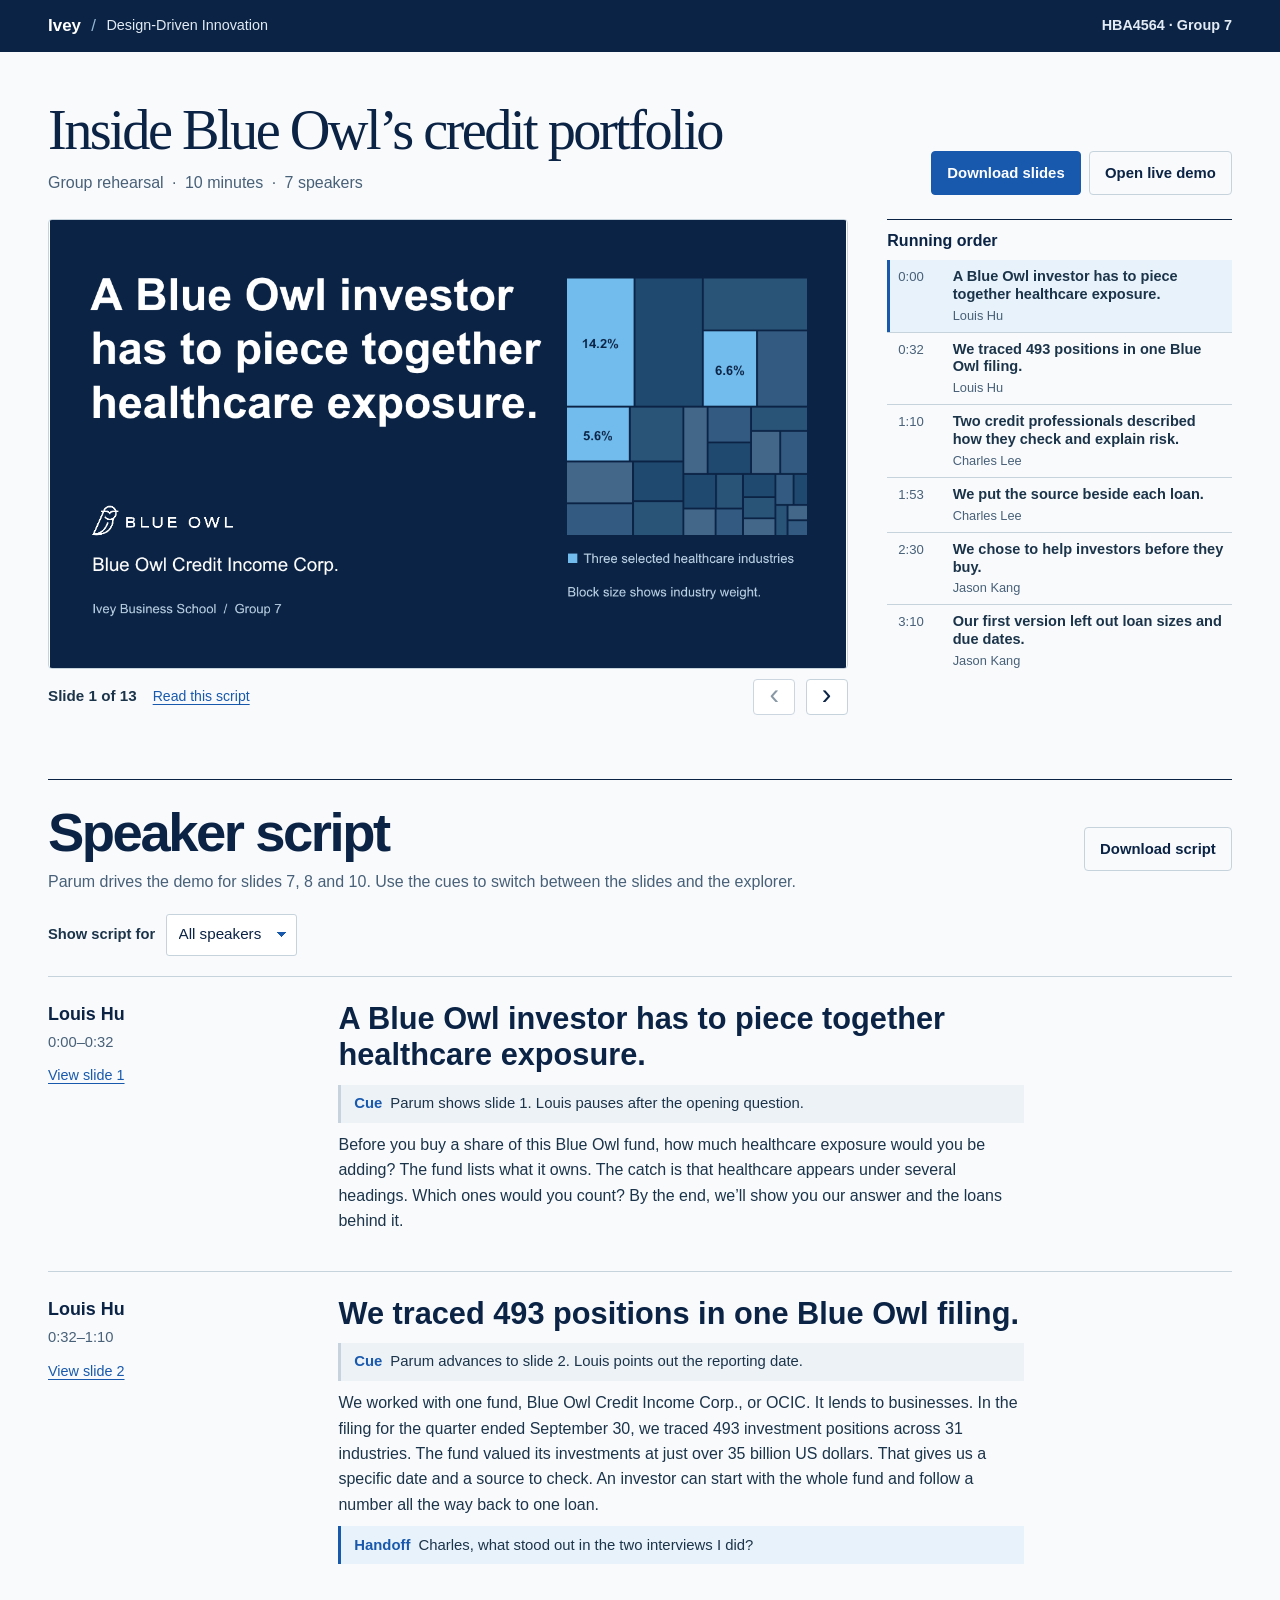
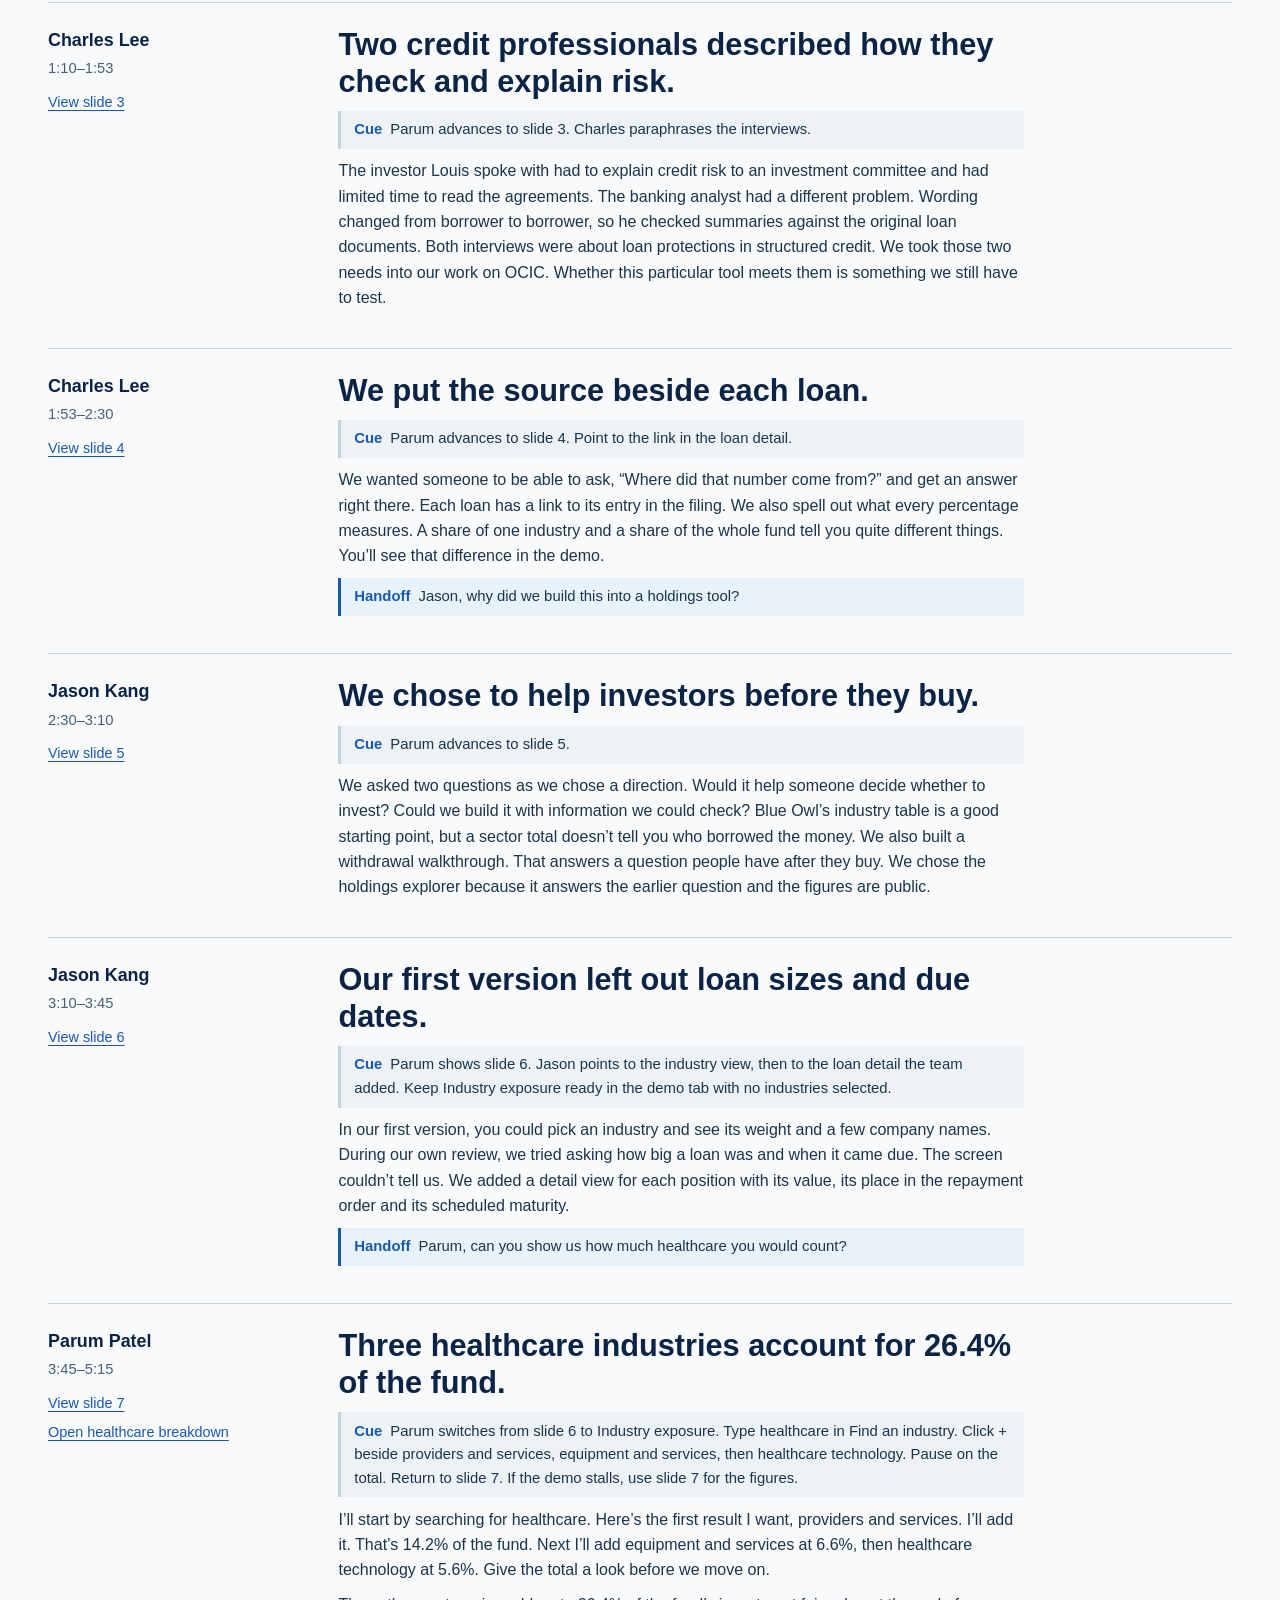
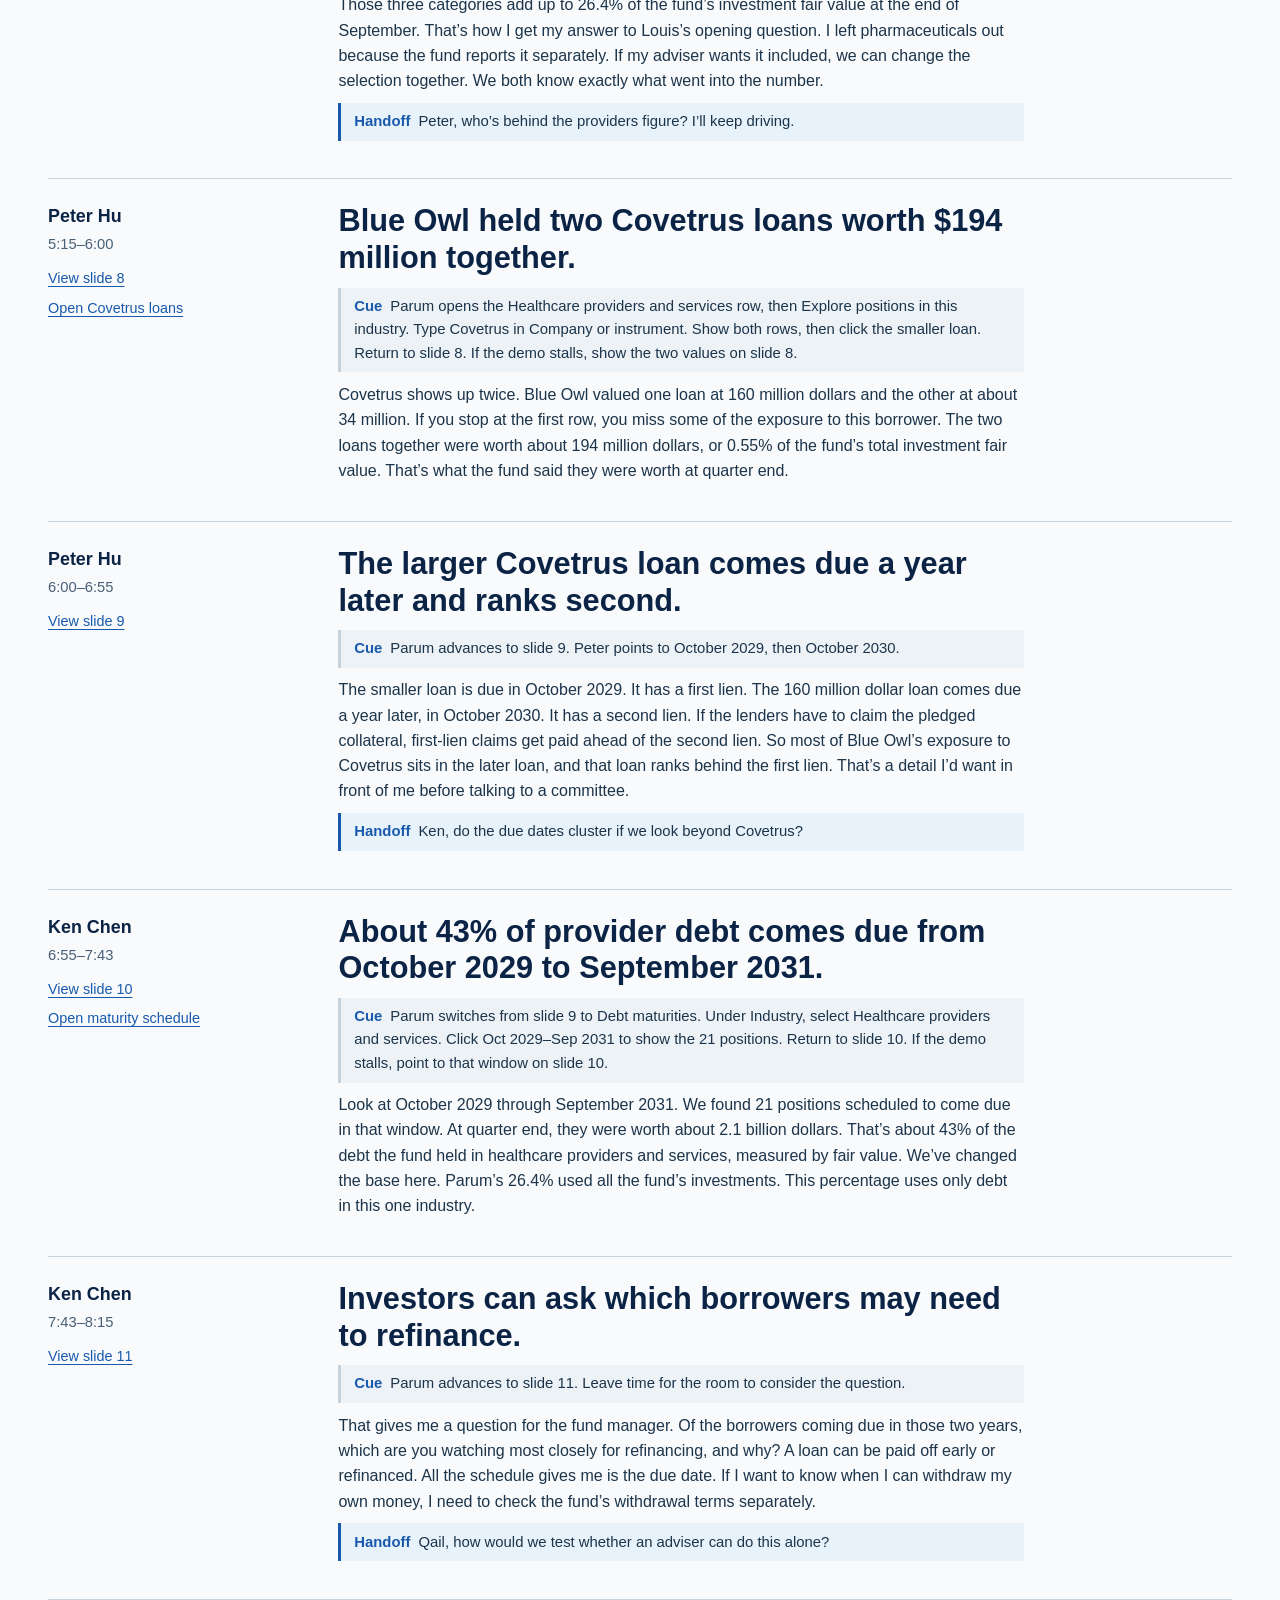
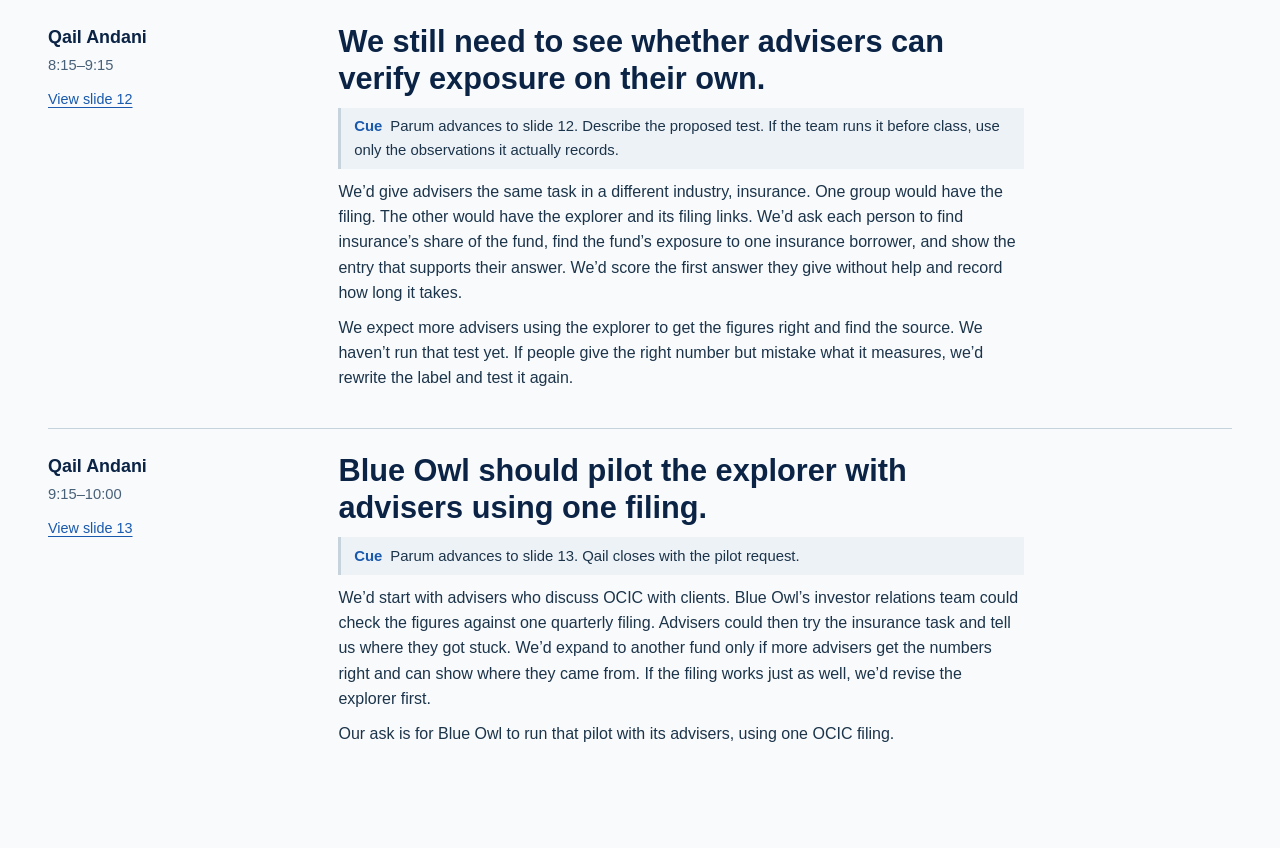
==== commit 68989890: "Restore the blue visual identity and show the investor prototype in use" ====
--- a/index.html
+++ b/index.html
@@ -4,7 +4,7 @@
   <meta charset="utf-8">
   <meta name="viewport" content="width=device-width, initial-scale=1">
   <meta name="robots" content="noindex, nofollow">
-  <meta name="theme-color" content="#ffffff">
+  <meta name="theme-color" content="#0b2345">
   <title>Group 7 · Presentation rehearsal</title>
   <link rel="stylesheet" href="styles.css">
   <script defer src="program.js"></script>
@@ -22,8 +22,8 @@
     <section id="presentation" aria-labelledby="page-title">
       <div class="heading-block">
         <div>
-          <h1 id="page-title">Presentation rehearsal</h1>
-          <p class="summary">Blue Owl Credit Income Corp. <span>·</span> 10 minutes <span>·</span> 7 speakers</p>
+          <h1 id="page-title">Inside Blue Owl’s credit portfolio</h1>
+          <p class="summary">Group rehearsal <span>·</span> 10 minutes <span>·</span> 7 speakers</p>
         </div>
         <div class="links">
           <a class="action primary" href="presentation.pptx" download>Download slides</a>
--- a/styles.css
+++ b/styles.css
@@ -1,13 +1,13 @@
 :root {
   color-scheme: light;
-  --paper: #fff;
+  --paper: #f8fafc;
   --white: #fff;
-  --ink: #252a29;
-  --body: #252a29;
-  --muted: #666d6a;
-  --rule: #c9cecb;
-  --accent: #146b61;
-  --tint: #edf5f3;
+  --ink: #0b2345;
+  --body: #1c344a;
+  --muted: #486078;
+  --rule: #c6d3dc;
+  --accent: #1959ad;
+  --tint: #e7f2fa;
   --sans: Arial, Helvetica, sans-serif;
 }
 * { box-sizing: border-box; }
@@ -22,23 +22,23 @@
 .frame { width: min(calc(100% - 96px), 1240px); margin: 0 auto; }
 .skip { position: absolute; left: 20px; top: -80px; z-index: 2; background: white; padding: .6rem .9rem; }
 .skip:focus { top: 8px; }
-.mast { color: var(--ink); border-bottom: 1px solid var(--rule); }
+.mast { background: var(--ink); color: var(--white); }
 .mast-inner { min-height: 52px; display: flex; align-items: center; justify-content: space-between; gap: 18px; }
 .course { display: flex; align-items: center; gap: .65rem; color: inherit; text-decoration: none; font-weight: 700; font-size: 1.06rem; }
-.course span:first-child { font-weight: 400; color: var(--muted); }
-.course span:last-child, .group { font-weight: 400; font-size: .9rem; color: var(--muted); }
+.course span:first-child { font-weight: 400; color: #93b7d4; }
+.course span:last-child, .group { font-weight: 400; font-size: .9rem; color: #e2eaf3; }
 .group { font-weight: 700; white-space: nowrap; }
 .heading-block { padding: clamp(28px,4vw,49px) 0 24px; display: flex; align-items: end; justify-content: space-between; gap: 20px; }
 h1, h2, h3, p { margin: 0; }
 h1, .script-head h2 { color: var(--ink); font-family: var(--sans); font-weight: 700; letter-spacing: -.045em; line-height: 1.06; }
-h1 { font-size: clamp(2.5rem,5.4vw,4.4rem); }
+h1 { font: 400 clamp(2.4rem,4.4vw,4rem)/1.06 Georgia, "Times New Roman", serif; letter-spacing: -.045em; text-wrap: balance; }
 .summary { margin-top: .65rem; color: var(--muted); }
 .summary span { color: var(--muted); margin-inline: .25rem; }
-.links { display: flex; gap: .5rem; flex-wrap: wrap; }
+.links { flex-shrink: 0; display: flex; gap: .5rem; flex-wrap: wrap; }
 .action { display: inline-flex; min-height: 44px; align-items: center; justify-content: center; padding: .56rem .95rem; background: transparent; text-decoration: none; border: 1px solid var(--rule); border-radius: 4px; font-weight: 700; font-size: .93rem; color: var(--ink); white-space: nowrap; }
 .action:hover { background: var(--tint); }
-.action.primary { color: white; background: var(--ink); border-color: var(--ink); }
-.action.primary:hover { background: var(--accent); }
+.action.primary { color: white; background: var(--accent); border-color: var(--accent); }
+.action.primary:hover { background: var(--ink); border-color: var(--ink); }
 .review-layout { display: grid; grid-template-columns: minmax(0,2.32fr) minmax(250px,1fr); gap: clamp(20px,3.1vw,46px); align-items: start; }
 .viewer { overflow: hidden; border: 1px solid var(--rule); border-radius: 4px; background: var(--white); aspect-ratio: 16 / 9; }
 .viewer img { display: block; width: 100%; height: 100%; object-fit: contain; }
@@ -50,8 +50,8 @@
 .arrow { display: grid; place-items: center; border: 1px solid var(--rule); background: var(--white); color: var(--ink); width: 42px; height: 36px; border-radius: 4px; }
 .arrow span { font: 1.8rem/.8 var(--sans); margin-top: -.13em; }
 .arrow:hover:enabled { background: var(--tint); }
-.arrow:disabled { color: #8d9591; border-color: #d7dbd9; }
-.running-order { border-top: 2px solid var(--ink); }
+.arrow:disabled { color: #8998a5; border-color: #ccd6e0; }
+.running-order { border-top: 1px solid var(--ink); }
 .running-order h2 { padding: 9px 0 7px; font-size: 1rem; color: var(--ink); }
 #slide-list { list-style: none; padding: 0; margin: 0; }
 #slide-list li { border-bottom: 1px solid var(--rule); }
@@ -61,7 +61,7 @@
 .order-time { font-size: .82rem; color: var(--muted); font-variant-numeric: tabular-nums; grid-row: 1 / 3; }
 .order-title { font-weight: 700; line-height: 1.22; font-size: .91rem; }
 .order-speaker { font-size: .8rem; color: var(--muted); margin-top: .12rem; }
-.script { margin-top: clamp(36px,5vw,68px); padding-bottom: 64px; border-top: 2px solid var(--ink); }
+.script { margin-top: clamp(36px,5vw,68px); padding-bottom: 64px; border-top: 1px solid var(--ink); }
 .script-head { display: flex; justify-content: space-between; align-items: center; gap: 20px; padding: 24px 0 20px; }
 .script-head h2 { font-size: clamp(2.15rem,4.3vw,3.4rem); }
 .script-head p { color: var(--muted); margin-top: 8px; }
@@ -76,7 +76,7 @@
 .copy { max-width: 77ch; }
 .copy h3 { font: 700 clamp(1.55rem,2.4vw,2.05rem)/1.2 var(--sans); color: var(--ink); margin-bottom: .65rem; }
 .copy p { margin: .6rem 0; line-height: 1.58; }
-.cue, .handoff { padding: .45rem .8rem; font-size: .93rem; border-left: 3px solid var(--rule); background: #f4f5f4; }
+.cue, .handoff { padding: .45rem .8rem; font-size: .93rem; border-left: 3px solid var(--rule); background: #edf2f7; }
 .handoff { border-color: var(--accent); background: var(--tint); }
 .copy .part-label { font-weight: 700; color: var(--accent); margin-right: .5rem; }
 .sr-only { position:absolute; width:1px; height:1px; overflow:hidden; clip:rect(0,0,0,0); white-space:nowrap; }
@@ -104,7 +104,7 @@
 }
 
 @media (min-width: 661px) {
-  #slide-list { max-height: clamp(300px, 32vw, 454px); overflow-y: auto; scrollbar-color: #9da7a2 transparent; scrollbar-width: thin; }
+  #slide-list { max-height: clamp(300px, 32vw, 454px); overflow-y: auto; scrollbar-color: #a4b9cc transparent; scrollbar-width: thin; }
 }
 .demo-link { display: block; width: fit-content; margin-top: .45rem; font-size: .9rem; }
 @media (max-width: 660px) { .demo-link { margin: 0; } }
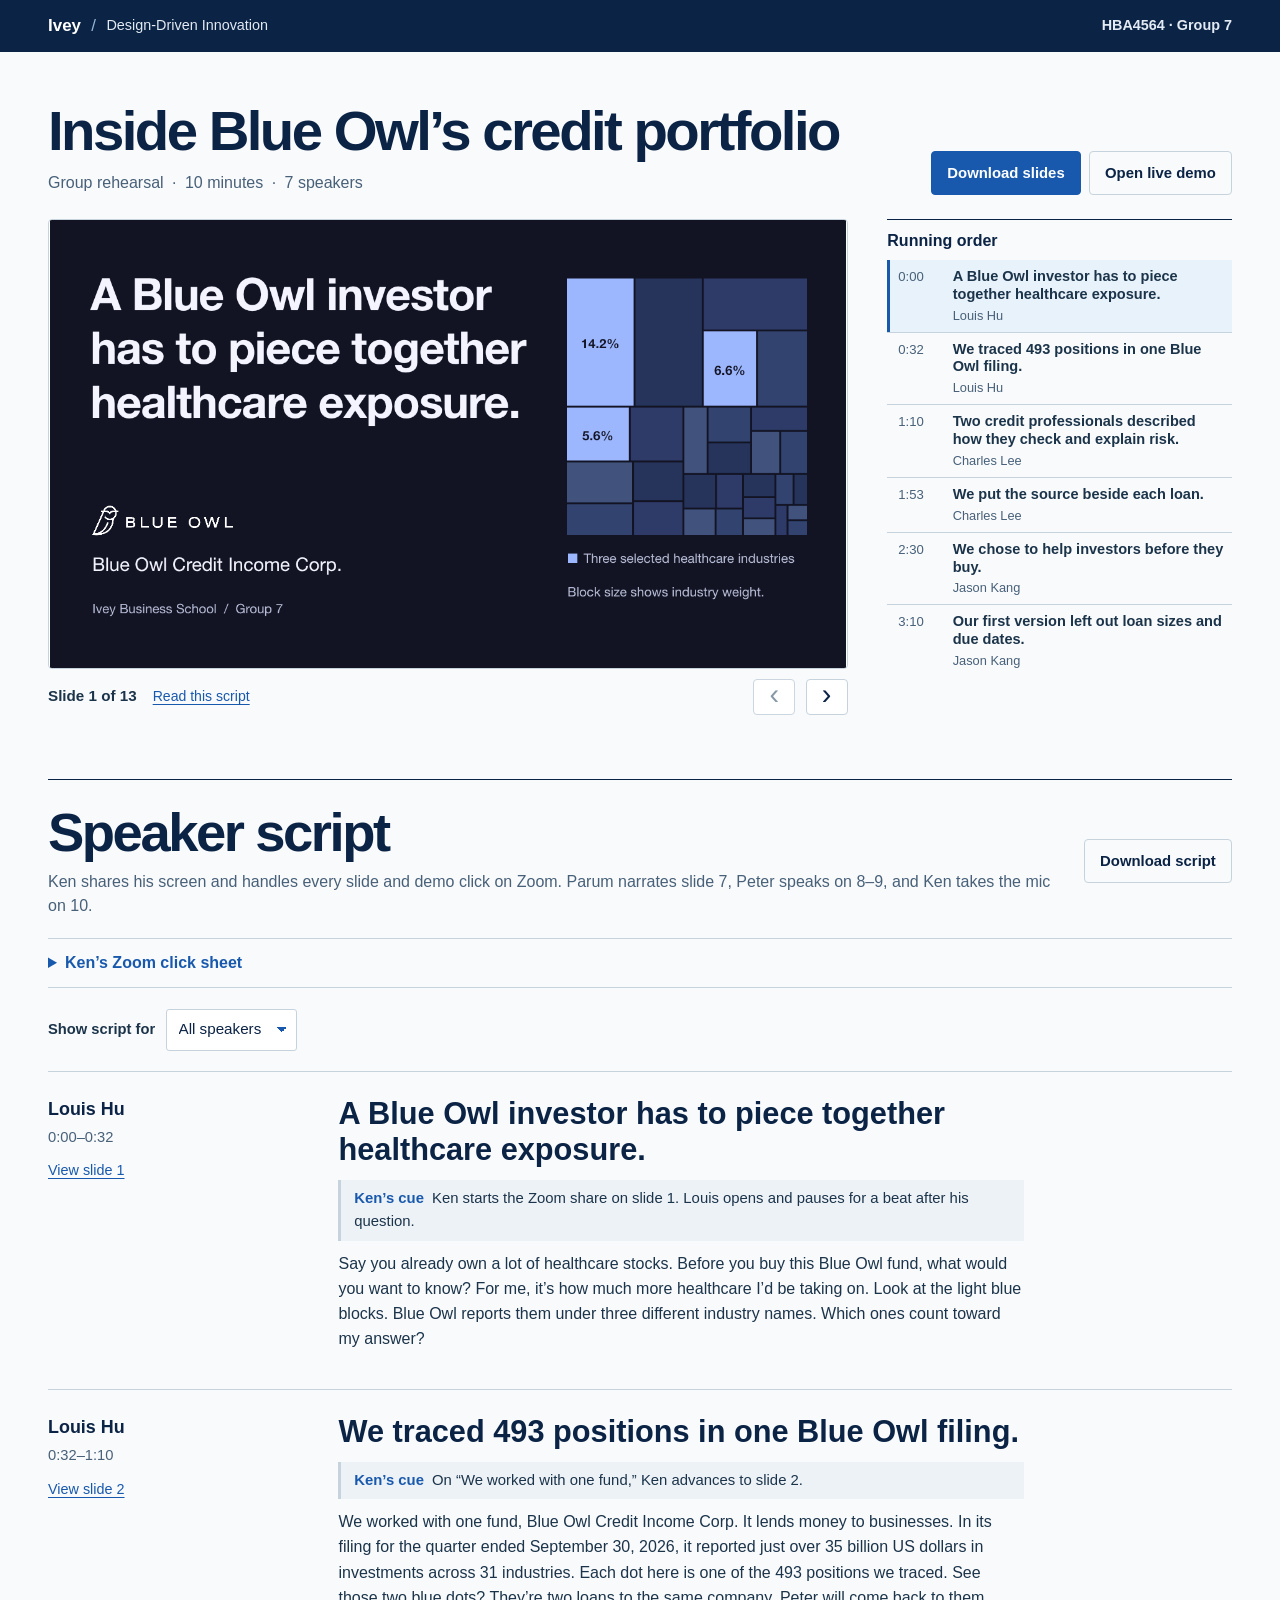
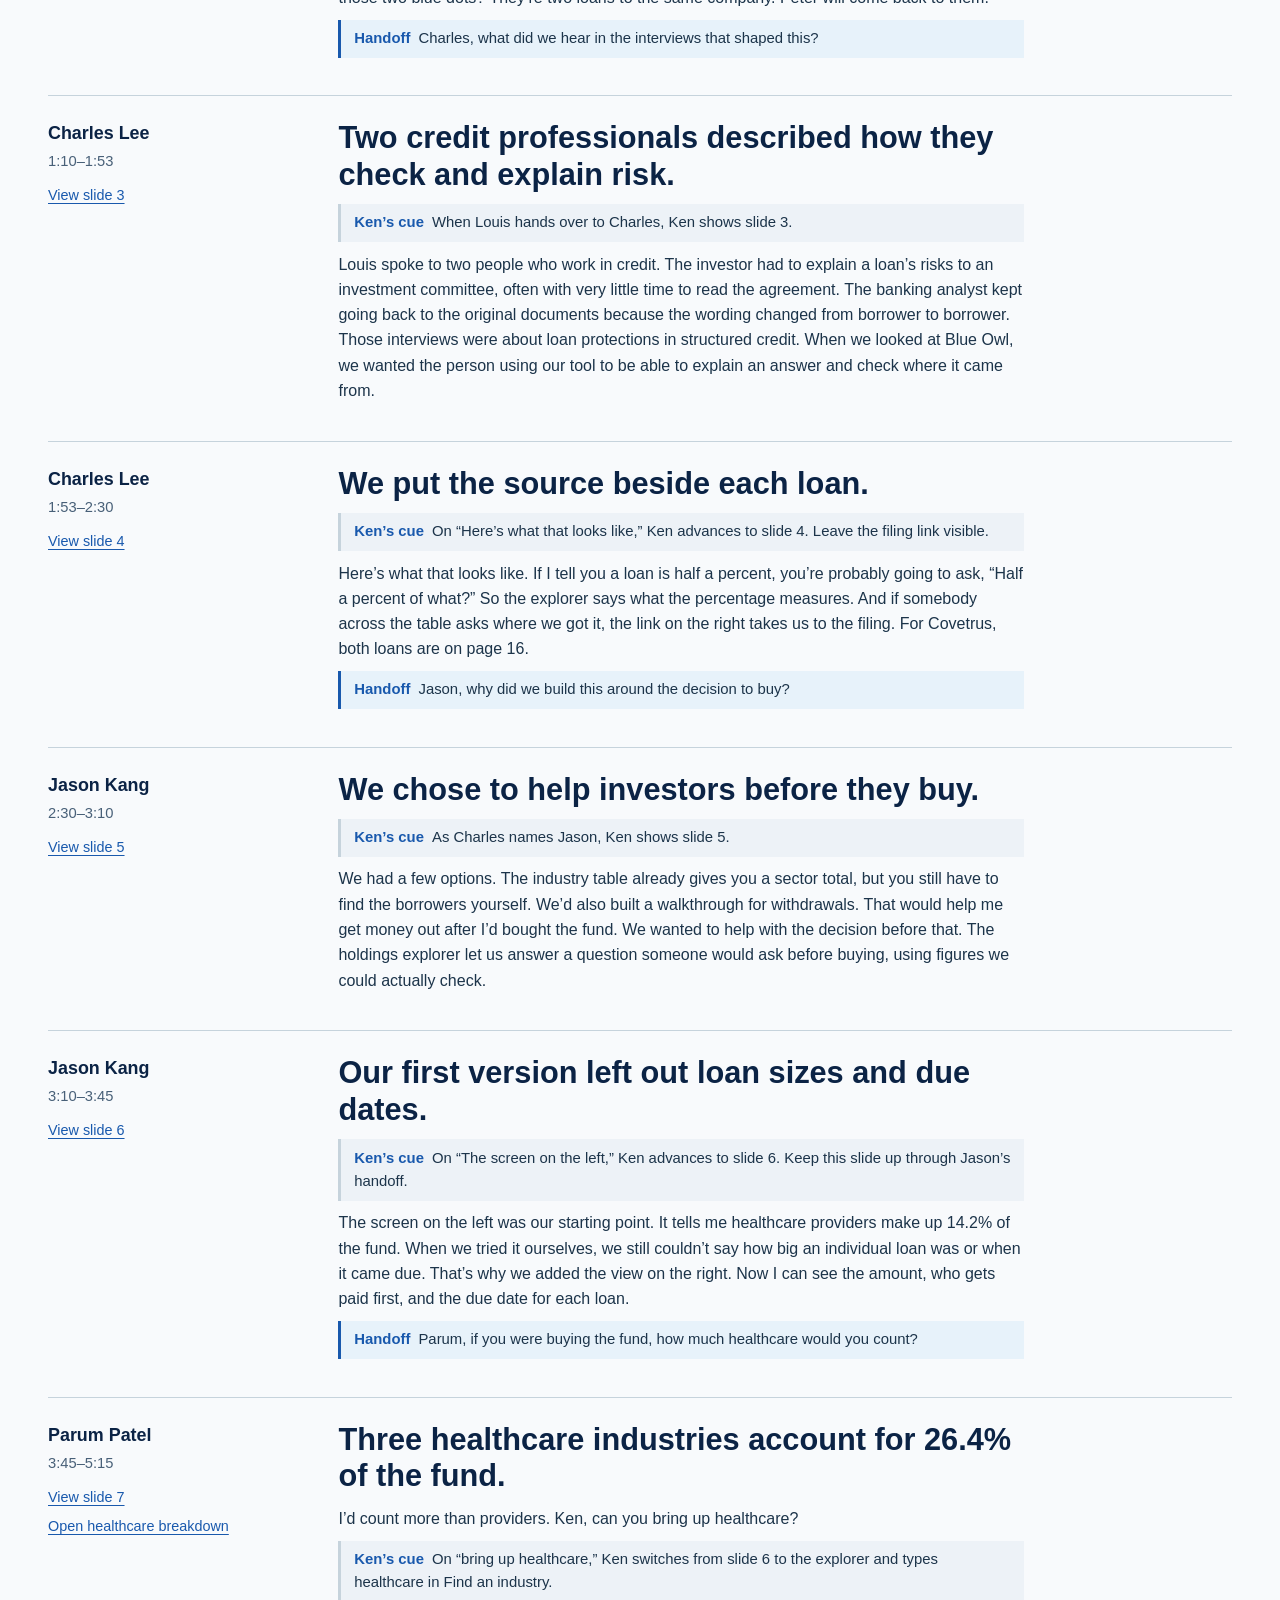
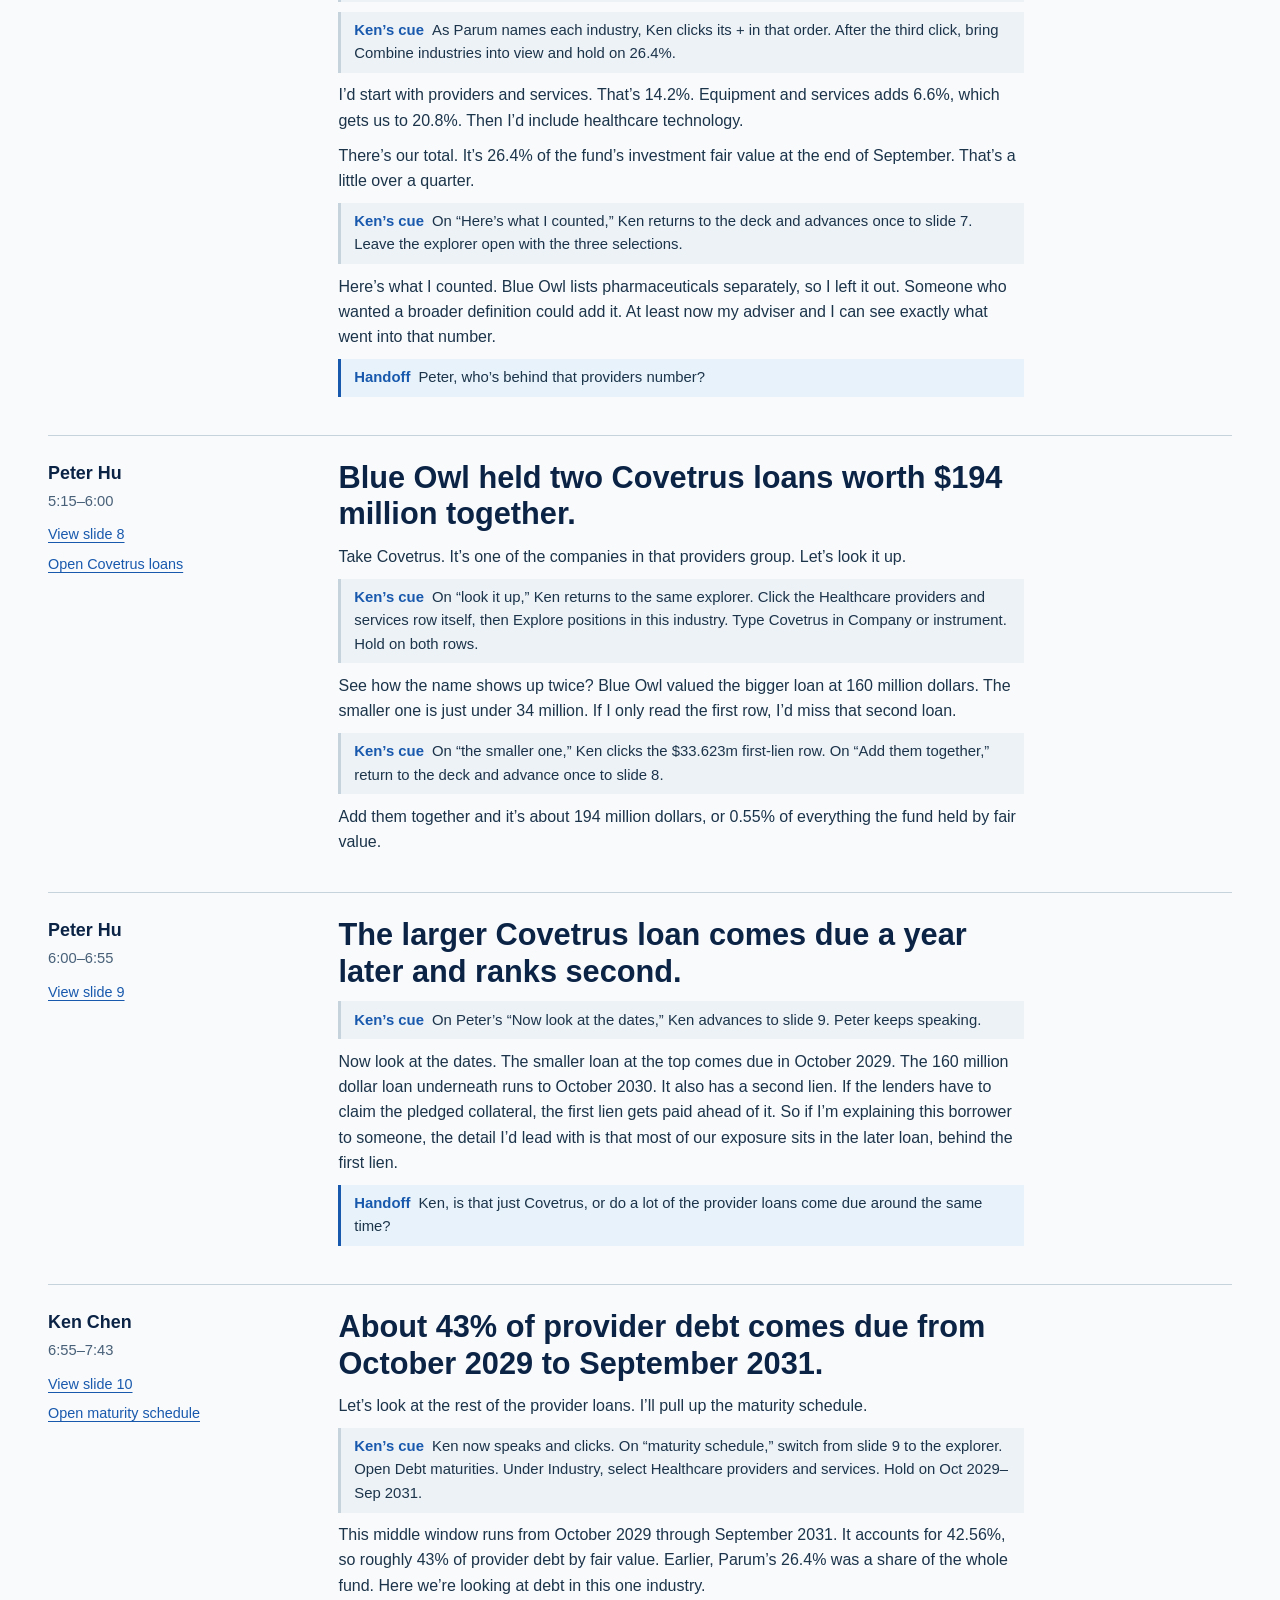
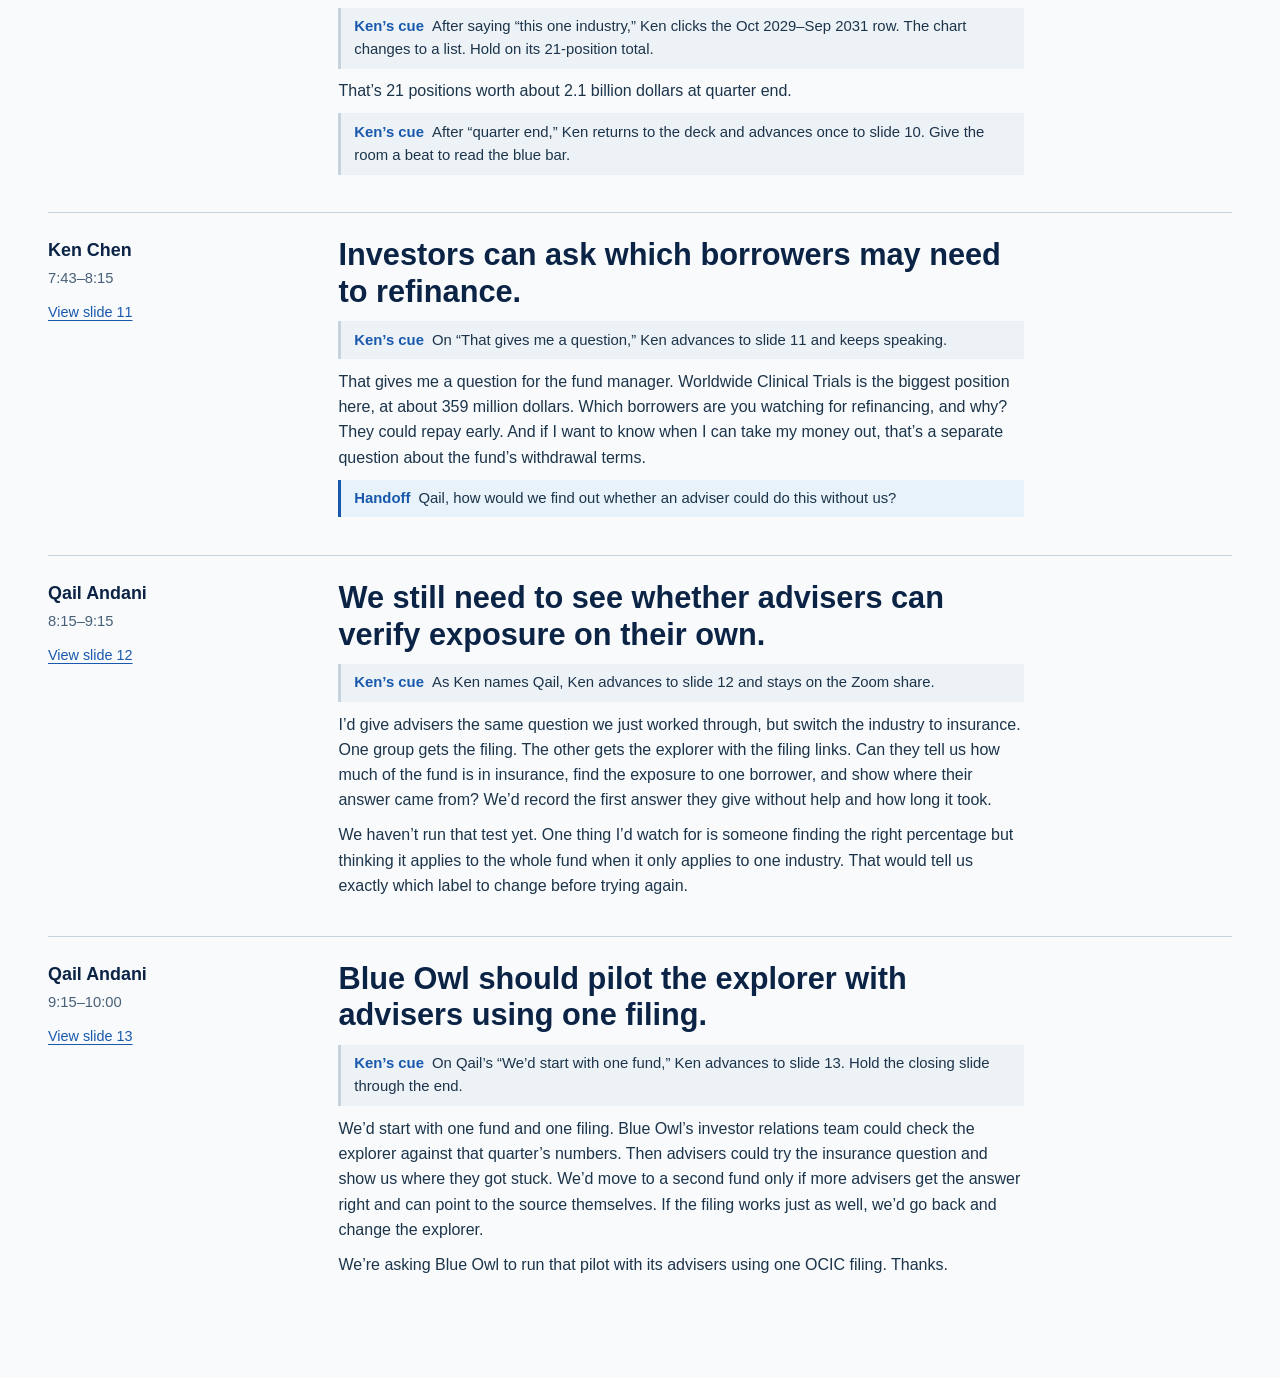
==== commit 77084133: "Match the investor demo typography and give Ken the Zoom click sheet" ====
--- a/index.html
+++ b/index.html
@@ -57,10 +57,14 @@
       <div class="script-head">
         <div>
           <h2 id="script-heading">Speaker script</h2>
-          <p>Parum drives the demo for slides 7, 8 and 10. Use the cues to switch between the slides and the explorer.</p>
+          <p>Ken shares his screen and handles every slide and demo click on Zoom. Parum narrates slide 7, Peter speaks on 8–9, and Ken takes the mic on 10.</p>
         </div>
         <a class="action" href="script.pdf" download>Download script</a>
       </div>
+      <details class="operator" id="ken-click-sheet">
+        <summary>Ken’s Zoom click sheet</summary>
+        <div id="operator-content"></div>
+      </details>
       <div class="filters">
         <label for="speaker">Show script for</label>
         <select id="speaker"><option value="">All speakers</option></select>
--- a/styles.css
+++ b/styles.css
@@ -8,7 +8,7 @@
   --rule: #c6d3dc;
   --accent: #1959ad;
   --tint: #e7f2fa;
-  --sans: Arial, Helvetica, sans-serif;
+  --sans: Inter, "Helvetica Neue", Arial, sans-serif;
 }
 * { box-sizing: border-box; }
 body { margin: 0; background: var(--paper); color: var(--body); font: 1rem/1.5 var(--sans); }
@@ -31,7 +31,7 @@
 .heading-block { padding: clamp(28px,4vw,49px) 0 24px; display: flex; align-items: end; justify-content: space-between; gap: 20px; }
 h1, h2, h3, p { margin: 0; }
 h1, .script-head h2 { color: var(--ink); font-family: var(--sans); font-weight: 700; letter-spacing: -.045em; line-height: 1.06; }
-h1 { font: 400 clamp(2.4rem,4.4vw,4rem)/1.06 Georgia, "Times New Roman", serif; letter-spacing: -.045em; text-wrap: balance; }
+h1 { font: 650 clamp(2.4rem,4.4vw,4rem)/1.06 var(--sans); letter-spacing: -.045em; text-wrap: balance; }
 .summary { margin-top: .65rem; color: var(--muted); }
 .summary span { color: var(--muted); margin-inline: .25rem; }
 .links { flex-shrink: 0; display: flex; gap: .5rem; flex-wrap: wrap; }
@@ -107,4 +107,11 @@
   #slide-list { max-height: clamp(300px, 32vw, 454px); overflow-y: auto; scrollbar-color: #a4b9cc transparent; scrollbar-width: thin; }
 }
 .demo-link { display: block; width: fit-content; margin-top: .45rem; font-size: .9rem; }
+.operator { border-block: 1px solid var(--rule); padding: 12px 0; margin-bottom: 21px; scroll-margin-top: 12px; }
+.operator summary { width: fit-content; cursor: pointer; font-weight: 700; color: var(--accent); }
+#operator-content { max-width: 80ch; padding: 14px 0 4px; }
+.operator-list { list-style: none; padding: 0; margin: 16px 0; }
+.operator-list li { padding: 10px 0; border-top: 1px solid var(--rule); }
+.operator-list strong { color: var(--ink); }
+.operator-list p { margin-top: 3px; }
 @media (max-width: 660px) { .demo-link { margin: 0; } }
